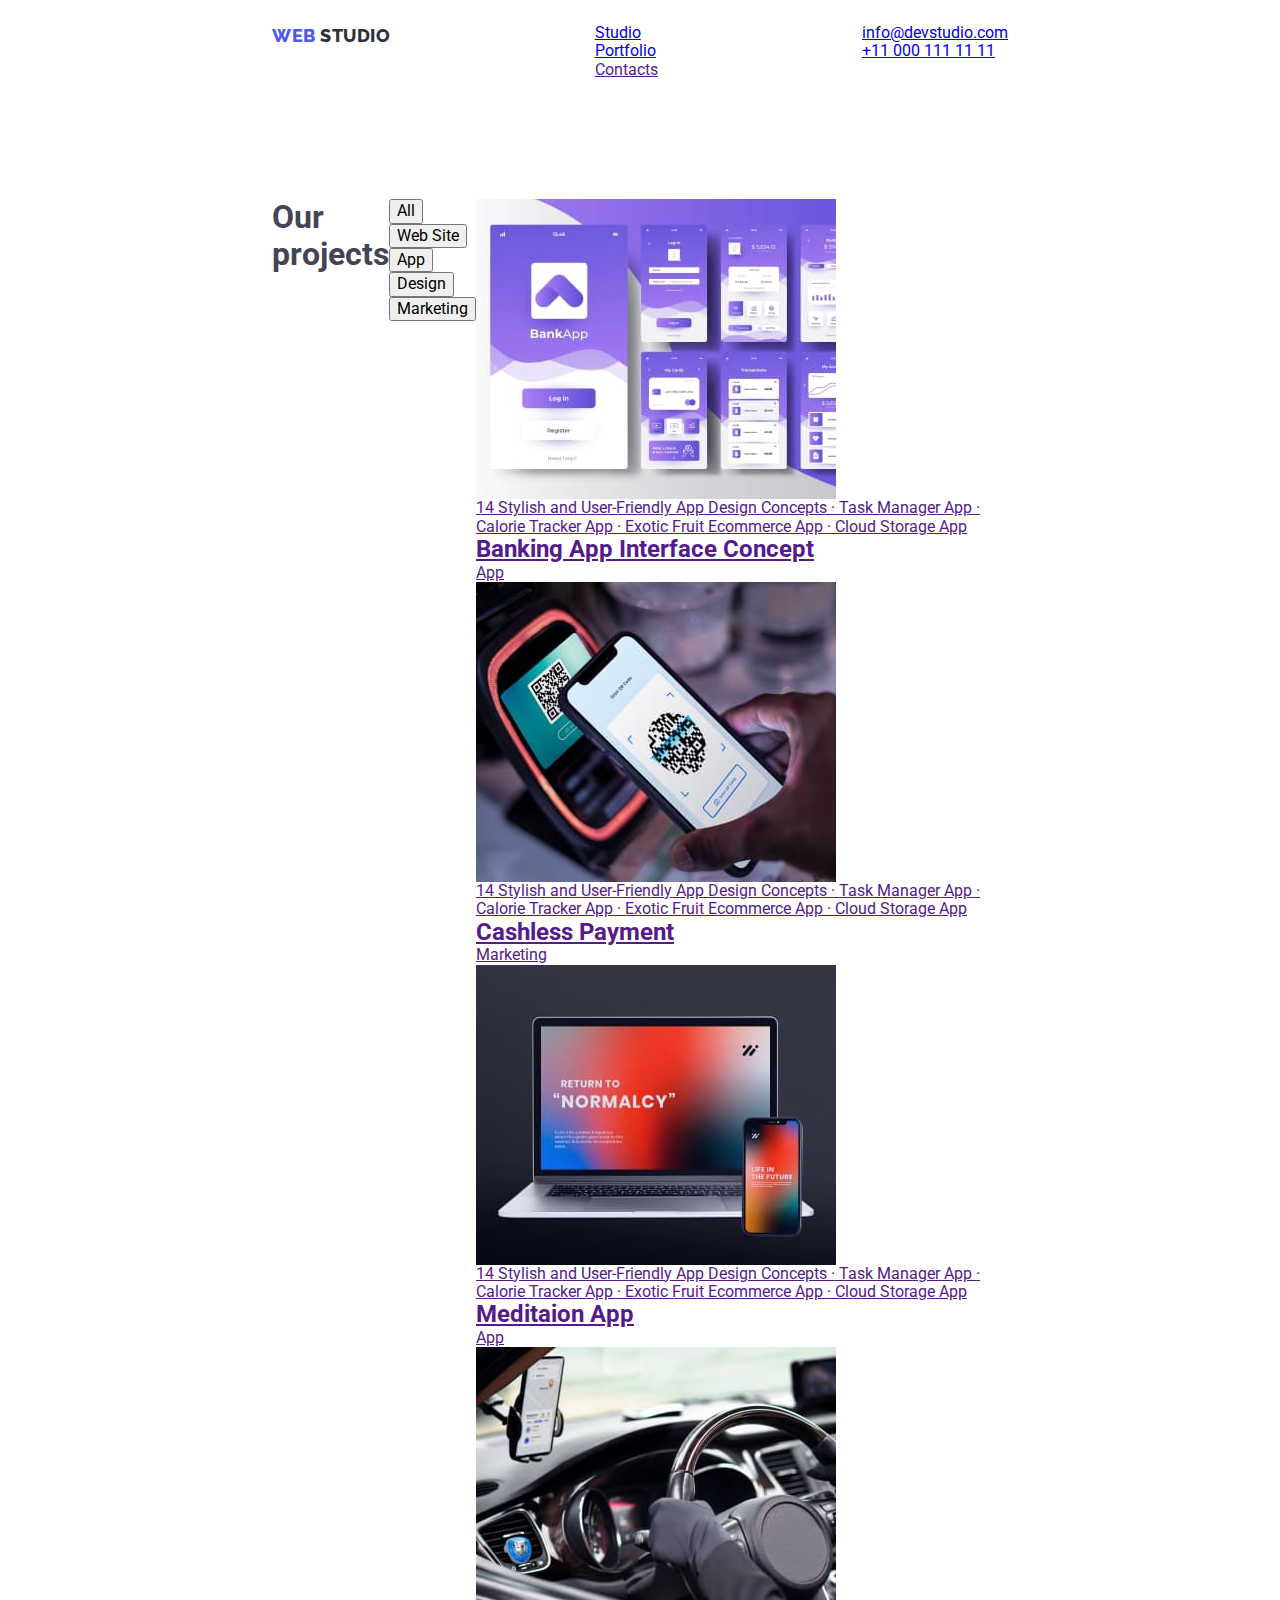
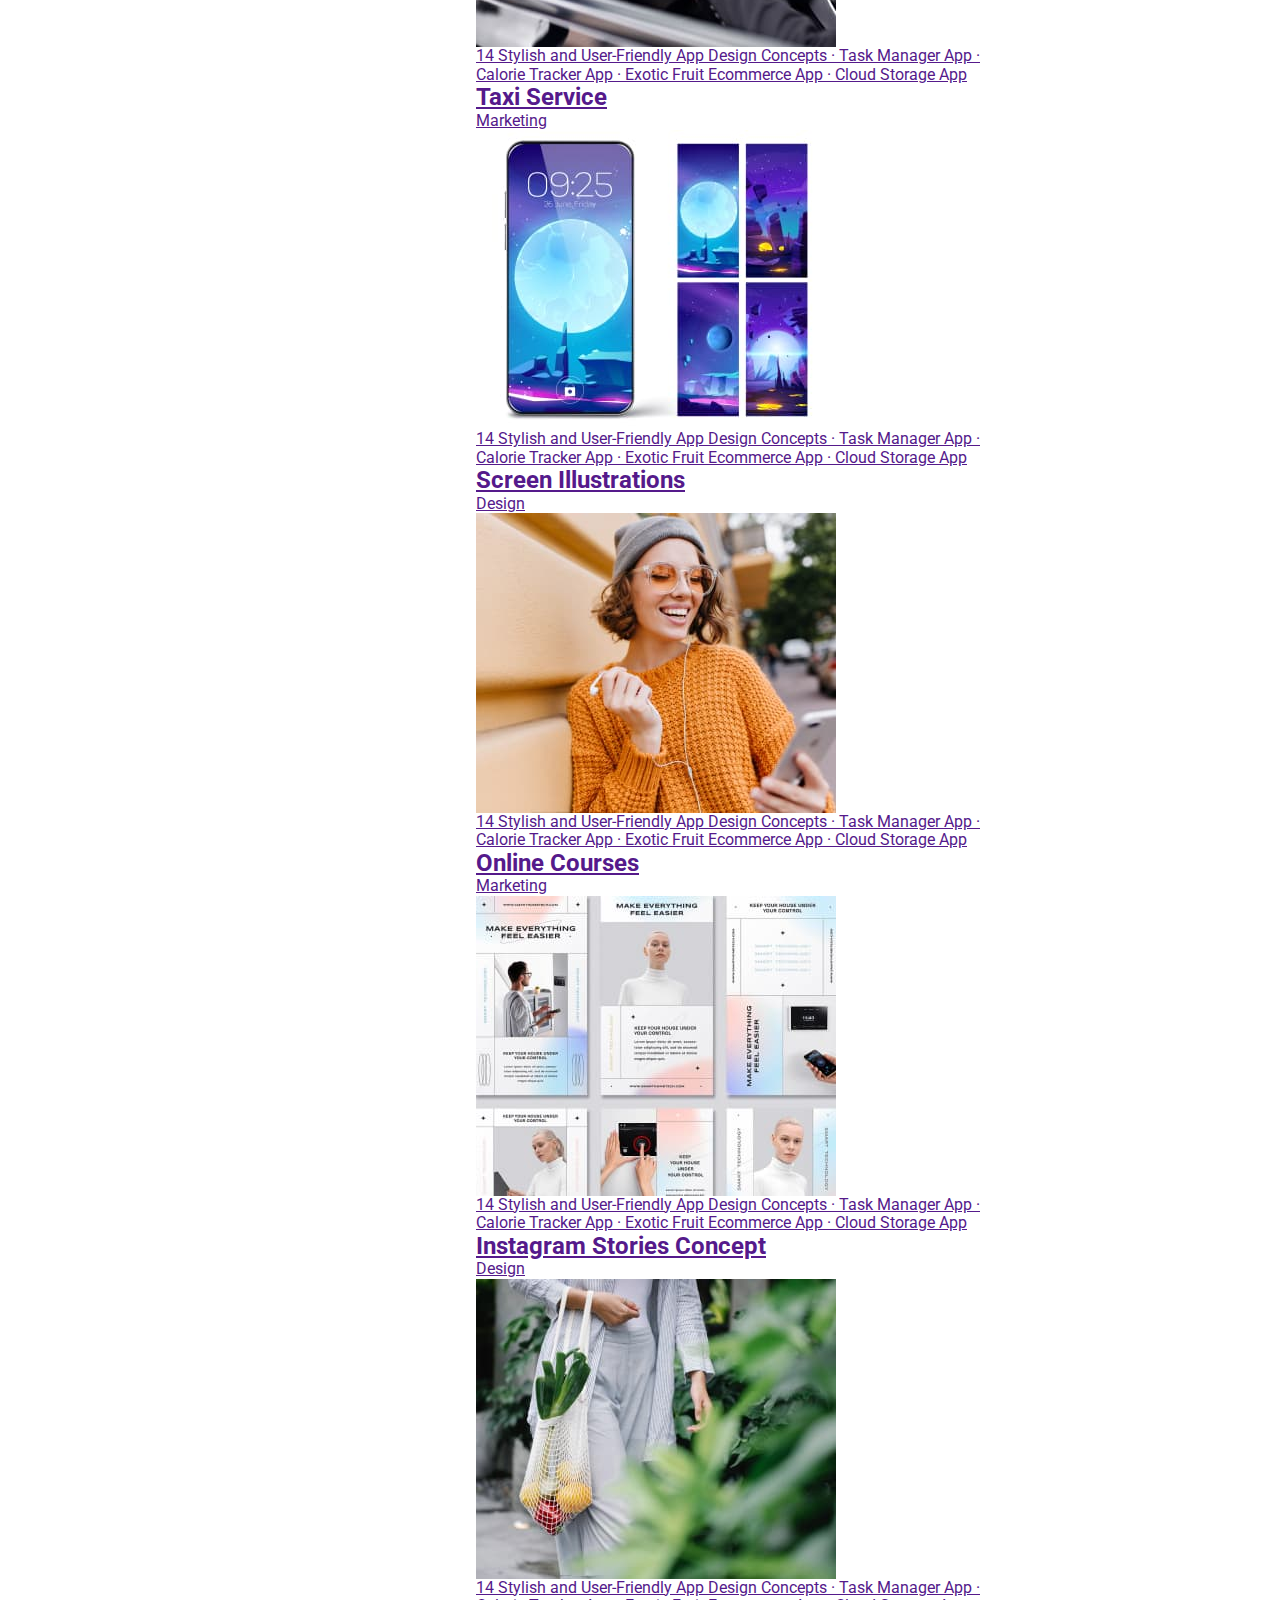
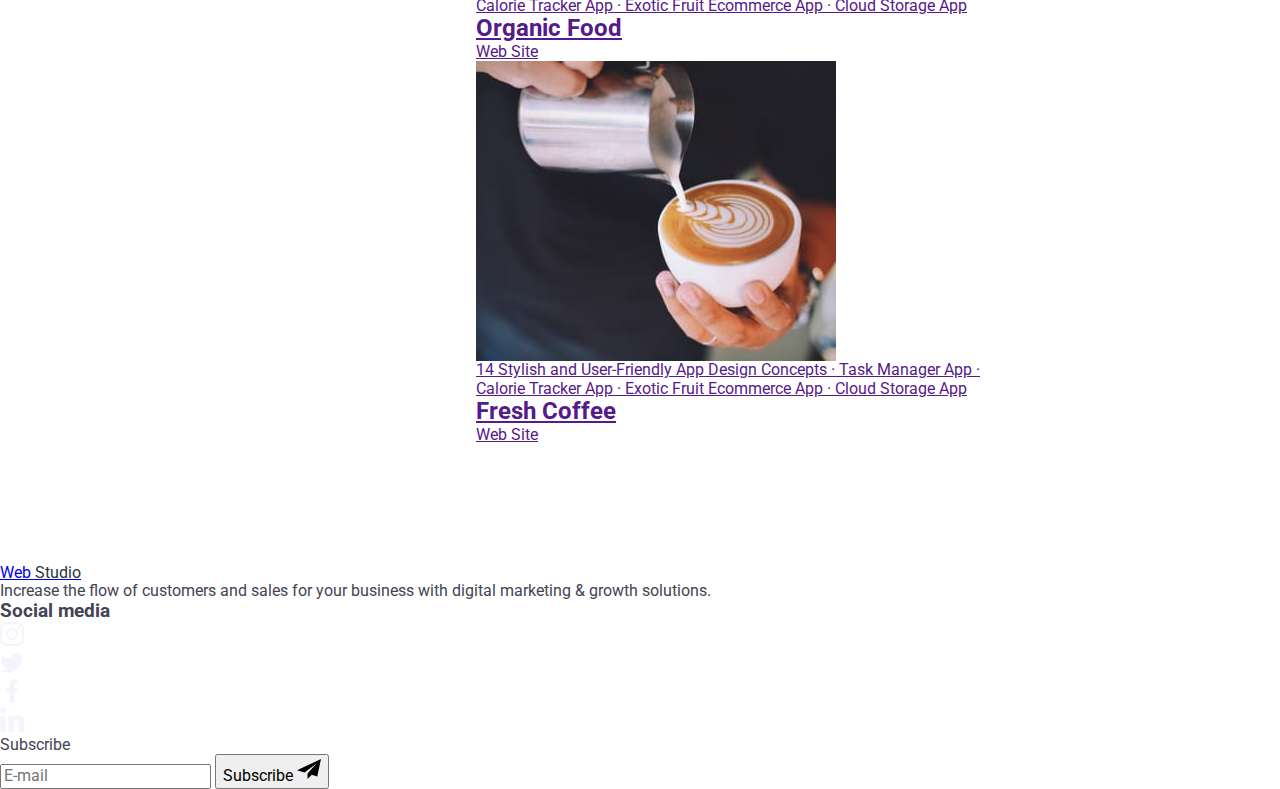
==== portfolio.html @ 9a544b6d "адоптивна верстка" ====
<!DOCTYPE html>
<html lang="en">
  <head>
    <meta charset="UTF-8" />
    <meta http-equiv="X-UA-Compatible" content="IE=edge" />
    <meta name="viewport" content="width=device-width, initial-scale=1.0" />
    <link rel="preconnect" href="https://fonts.googleapis.com" />
    <link rel="preconnect" href="https://fonts.gstatic.com" crossorigin />
    <link
      href="https://fonts.googleapis.com/css2?family=Raleway:wght@800&family=Roboto:wght@400;500;700&display=swap"
      rel="stylesheet" />
    <link
      rel="stylesheet"
      href="https://cdnjs.cloudflare.com/ajax/libs/modern-normalize/1.1.0/modern-normalize.min.css" />
    <link rel="stylesheet" href="./css/styles.css" />
    <title>Portfolio</title>
  </head>
  <body>
    <!-- Header -->
    <header class="page-header">
      <div class="container main-nav">
        <div class="logotype">
          <a href="./index.html" class="logo"
            >Web <span class="studio">Studio</span>
          </a>
        </div>

        <nav>
          <ul class="site-nav list">
            <li class="nav-item">
              <a href="./index.html" class="nav-link">Studio</a>
            </li>
            <li class="nav-item">
              <a href="./portfolio.html" class="nav-link current">Portfolio</a>
            </li>
            <li class="nav-item">
              <a href="" class="nav-link">Contacts</a>
            </li>
          </ul>
        </nav>
        <ul class="auth-nav list">
          <li class="auth-nav">
            <a href="mailto:info@devstudio.com" class="nav-mail"
              >info@devstudio.com</a
            >
          </li>
          <li>
            <a href="tel:+110001111111" class="nav-tel">+11 000 111 11 11</a>
          </li>
        </ul>
      </div>
    </header>
    <!-- main -->
    <main>
      <section class="section-Portfolio">
        <div class="container">
          <h1 class="visually-hidden">Our projects</h1>
          <ul class="list btm-porfolio">
            <li class="btm-li">
              <button type="button" class="styles-botton">All</button>
            </li>
            <li class="btm-li">
              <button type="button" class="styles-botton">Web Site</button>
            </li>
            <li class="btm-li">
              <button type="button" class="styles-botton">App</button>
            </li>
            <li class="btm-li">
              <button type="button" class="styles-botton">Design</button>
            </li>
            <li class="btm-li">
              <button type="button" class="styles-botton">Marketing</button>
            </li>
          </ul>

<!--================== Card Navigation ======================= -->

          <ul class="flex-conteiner list">
            <li class="card-nav">
              <a class="card-link" href="">
                <div class="team-list-img">
                  <img
                    src="./images/img1,2.jpg"
                    alt="Banking App Interface Concept" />
                  <p class="overley text">
                    14 Stylish and User-Friendly App Design Concepts · Task
                    Manager App · Calorie Tracker App · Exotic Fruit Ecommerce
                    App · Cloud Storage App
                  </p>
                </div>
                <div class="card-projects">
                  <h2 class="projects-title">Banking App Interface Concept</h2>
                  <p class="projects-lead">App</p>
                </div>
              </a>
            </li>
            <li class="card-nav">
              <a class="card-link" href="">
                <div class="team-list-img">
                  <img
                    src="./images/img2.jpg"
                    alt="Banking App Interface Concept" />
                  <p class="overley">
                    14 Stylish and User-Friendly App Design Concepts · Task
                    Manager App · Calorie Tracker App · Exotic Fruit Ecommerce
                    App · Cloud Storage App
                  </p>
                </div>
                <div class="card-projects">
                  <h2 class="projects-title">Cashless Payment</h2>
                  <p class="projects-lead">Marketing</p>
                </div>
              </a>
            </li>
            <li class="card-nav">
              <a class="card-link" href="">
                <div class="team-list-img">
                  <img src="./images/img3.jpg" alt="laptop phone" />
                  <p class="overley">
                    14 Stylish and User-Friendly App Design Concepts · Task
                    Manager App · Calorie Tracker App · Exotic Fruit Ecommerce
                    App · Cloud Storage App
                  </p>
                </div>
                <div class="card-projects">
                  <h2 class="projects-title">Meditaion App</h2>
                  <p class="projects-lead">App</p>
                </div>
              </a>
            </li>
            <li class="card-nav">
              <a class="card-link" href="">
                <div class="team-list-img">
                  <img src="./images/img4.jpg" alt="car" />
                  <p class="overley">
                    14 Stylish and User-Friendly App Design Concepts · Task
                    Manager App · Calorie Tracker App · Exotic Fruit Ecommerce
                    App · Cloud Storage App
                  </p>
                </div>
                <div class="card-projects">
                  <h2 class="projects-title">Taxi Service</h2>
                  <p class="projects-lead">Marketing</p>
                </div></a
              >
            </li>
            <li class="card-nav">
              <a class="card-link" href="">
                <div class="team-list-img">
                  <img src="./images/img5.jpg" alt="phone" />
                  <p class="overley">
                    14 Stylish and User-Friendly App Design Concepts · Task
                    Manager App · Calorie Tracker App · Exotic Fruit Ecommerce
                    App · Cloud Storage App
                  </p>
                </div>
                <div class="card-projects">
                  <h2 class="projects-title">Screen Illustrations</h2>
                  <p class="projects-lead">Design</p>
                </div></a
              >
            </li>
            <li class="card-nav">
              <a class="card-link" href="">
                <div class="team-list-img">
                  <img src="./images/img6.jpg" alt="the girl is smiling" />
                  <p class="overley">
                    14 Stylish and User-Friendly App Design Concepts · Task
                    Manager App · Calorie Tracker App · Exotic Fruit Ecommerce
                    App · Cloud Storage App
                  </p>
                </div>
                <div class="card-projects">
                  <h2 class="projects-title">Online Courses</h2>
                  <p class="projects-lead">Marketing</p>
                </div></a
              >
            </li>
            <li class="card-nav">
              <a class="card-link" href="">
                <div class="team-list-img">
                  <img
                    src="./images/img7.jpg"
                    alt="Instagram Stories Concept" />
                  <p class="overley">
                    14 Stylish and User-Friendly App Design Concepts · Task
                    Manager App · Calorie Tracker App · Exotic Fruit Ecommerce
                    App · Cloud Storage App
                  </p>
                </div>

                <div class="card-projects">
                  <h2 class="projects-title">Instagram Stories Concept</h2>
                  <p class="projects-lead">Design</p>
                </div></a
              >
            </li>
            <li class="card-nav">
              <a class="card-link" href="">
                <div class="team-list-img">
                  <img src="./images/img88.jpg" alt="Organic Food" />
                  <p class="overley">
                    14 Stylish and User-Friendly App Design Concepts · Task
                    Manager App · Calorie Tracker App · Exotic Fruit Ecommerce
                    App · Cloud Storage App
                  </p>
                </div>

                <div class="card-projects">
                  <h2 class="projects-title">Organic Food</h2>
                  <p class="projects-lead">Web Site</p>
                </div>
              </a>
            </li>
            <li class="card-nav">
              <a class="card-link" href="">
                <div class="team-list-img">
                  <img src="./images/img9.jpg" alt="Coffee" />
                  <p class="overley">
                    14 Stylish and User-Friendly App Design Concepts · Task
                    Manager App · Calorie Tracker App · Exotic Fruit Ecommerce
                    App · Cloud Storage App
                  </p>
                </div>
                <div class="card-projects">
                  <h2 class="projects-title">Fresh Coffee</h2>
                  <p class="projects-lead">Web Site</p>
                </div>
              </a>
            </li>
          </ul>
        </div>
      </section>
    </main>
    <!-- footer -->
    <footer class="footer">
      <div class="conteiner-footer">
        <div class="main-footer">
          <a href="./index.html" class="logo-footer"
            >Web <span class="studio">Studio</span></a
          >
          <p class="lead">
            Increase the flow of customers and sales for your business with
            digital marketing & growth solutions.
          </p>
        </div>
        <!-- Social media -->

        <div class="Social-media">
          <h3 class="media-title">Social media</h3>
          <ul class="Social-box list">
            <li class="media-link">
              <a class="link-stylis" href="">
                <svg width="24" height="24">
                  <use href="./images/symbol-18icon.svg#icon-instagram-2"></use>
                </svg>
              </a>
            </li>
            <li class="media-link">
              <a class="link-stylis" href="">
                <svg width="24" height="24">
                  <use href="./images/symbol-18icon.svg#icon-twitter-1"></use>
                </svg>
              </a>
            </li>
            <li class="media-link">
              <a class="link-stylis" href="">
                <svg width="24" height="24">
                  <use href="./images/symbol-18icon.svg#icon-facebook-1"></use>
                </svg>
              </a>
            </li>
            <li class="media-link">
              <a class="link-stylis" href="">
                <svg width="24" height="24">
                  <use href="./images/symbol-18icon.svg#icon-linkedin-1"></use>
                </svg>
              </a>
            </li>
          </ul>
        </div>

         <!-- ====================== Подписывайся Subscribe  ============================-->
<div class="Subscribe">
  <p class="Subscribe-title">
    Subscribe
  </p>

  <form action="" class="forma">
    <input class="forma-imput"
    type="email" 
     placeholder="E-mail" 
     name="user_email"
     required/>
     
    <button class="btn-subscribe" type="submit"><span class="text-btm">Subscribe </span> 
      <svg width="24" height="24" class="img-Frame">
      <use href="./images/symbol-18icon.svg#Frame"></use>
    </svg></button>
</form>
</div>


      </div>
    </footer>
  </body>
</html>
---- css/styles.css ----
html {
  box-sizing: border-box;
}

*,
*::before,
*::after {
  box-sizing: inherit;
}

:root {
  --cubic-brauser: cubic-bezier(0.4, 0, 0.2, 1);
  --primary-text-color: #434455;
  --title-text-color: #2e2f42;
  --accent-color: #4d5ae5;
  --card-shadow: 0px 2px 1px -1px rgba(0, 0, 0, 0.2),
    0px 1px 1px 0px rgba(0, 0, 0, 0.14), 0px 1px 3px 0px rgba(0, 0, 0, 0.12);
}

body {
  font-family: "Roboto", sans-serif;
  color: var(--primary-text-color);
  background-color: #ffffff;
  margin: 0;
}

h1,
h2,
h3,
h4,
h5,
h6,
p {
  margin: 0;
}

img {
  display: block;
  max-width: 100%;
  height: auto;
}

.list {
  margin: 0;
  padding: 0;
  list-style: none;
}

button {
  cursor: pointer;
} 



.container{
  padding-left: 15px;
  padding-right: 15px;
}


@media screen and (min-width: 480px) {
  .container {
width: 426px;

    margin-left: auto;
    margin-right: auto;
  } 
  
}

@media screen and (min-width: 768px) {
  .container {
width: 766px;

  } 
  
}


@media screen and (min-width: 1440px) {
  .container {
width: 1158px;

  } 
  
}


@media screen and (max-width: 768px) {
  
  .Navigation, .auth-nav{
    display: none;
  }
  
  } 
  
  .page-header{
    padding-top: 24px;
    padding-bottom: 24px;
  }

.container{
  display: flex;
  justify-content: space-between;

}

.mobile-menu__container{
  position: relative;
  padding: 80px 51px 40px 40px;
}


.mobile-menu-open{
background-color: transparent;
border: none;
padding: 0;
line-height: 0;
}

.mobile-menu {
  position: fixed;
  z-index: 1000;
  top: 0px;
  left: 0px;
  width: 100%;
  height: 100%;
  background-color: #ffffff;
}


.mobile-menu__close-btn{
  position: absolute;
  top: 40px;
  right: 40px;
background-color: transparent;
border: none;
padding: 0;
line-height: 0;

border-radius: 50%;
background: #e7e9fc;
border: 1px solid rgba(0, 0, 0, 0.1);

width: 24px;
  height: 24px;
}


/* header */

/* .page-header {
  width: 100%;
  top: 0;
  left: 0;

  box-shadow: 0px 2px 1px rgba(46, 47, 66, 0.08),
    0px 1px 1px rgba(46, 47, 66, 0.16), 0px 1px 6px rgba(46, 47, 66, 0.08);
} */

/* Logo */


 /* .main-nav {
  display: flex;
  align-items: center;
} */


/* .logotype {
  margin-right: 93px;
} */

.logo {
  padding-top: 24px;
  padding-bottom: 24px;

  letter-spacing: 0.03em;
  text-transform: uppercase;
  font-family: "Raleway";
  font-weight: 800;
  font-size: 18px;
  line-height: 1.33;
  color: #4d5ae5;
  text-decoration: none;
}

.studio {
  color: var(--title-text-color);
} 



/* nav */

/* .site-nav {
  display: flex;
}
.nav-item:not(:last-child) {
  margin-right: 40px;
}

.nav-link {
  display: block;
  font-weight: 500;
  font-size: 16px;
  line-height: 1.5;
  letter-spacing: 0.02em;

  position: relative;

  padding-top: 24px;
  padding-bottom: 24px;

  color: var(--title-text-color);

  text-decoration: none;

  transition: color 250ms var(--cubic-brauser);
}

.nav-link:hover,
.nav-link:focus {
  color: #434455;
}
.nav-link:active {
  color: #4d5ae5;
} */


/* auth-nav */

/* .auth-nav {
  display: flex;
  margin-left: auto;
}
.auth-nav:not(:last-child) {
  margin-right: 40px;
}



.nav-link.current::after {
  content: "";
  display: block;
  position: absolute;
  width: 100%;
  height: 4px;

  bottom: 0px;
  background-color: var(--accent-color);
  border-radius: 2px;
}
.nav-link.current {
  color: var(--accent-color);
}

.nav-mail,
.nav-tel {
  display: block;
  padding-top: 24px;
  padding-bottom: 24px;

  font-weight: 400;
  font-size: 16px;
  line-height: 1.5;
  letter-spacing: 0.02em;
  text-decoration: none;
  color: var(--primary-text-color);

transition: color 250ms var(--cubic-brauser);


}

.nav-mail:hover,
.nav-tel:hover {
  color: var(--accent-color);
}
.nav-mail:focus,
.nav-tel:focus {
  color: var(--accent-color);
} */

/* hero */

/* .section-hero {
  max-width: 1440px;
  margin-left: auto;
  margin-right: auto;

  background-image: linear-gradient(
      to right,
      rgba(47, 48, 58, 0.7),
      rgba(47, 48, 58, 0.7)
    ),
    url(../images/people-office\ 1.jpg);

  background-repeat: no-repeat;
  background-size: cover;
  background-position: center;

  padding: 192px 0px;
  text-align: center;
}
.hero-title {
  margin-left: auto;
  margin-right: auto;
  max-width: 496px;
  margin-top: 0;
  margin-bottom: 48px;

  font-weight: 700;
  font-size: 56px;
  line-height: 1.07;
  letter-spacing: 0.02em;
  color: #ffffff;
}
.hero-button {
  width: 170px;
  padding: 16px 32px;
  border: 1px solid transparent;
  font-weight: 500;
  font-family: inherit;

  background-color: var(--accent-color);
  box-shadow: 0px 4px 4px rgba(0, 0, 0, 0.15);
  border-radius: 4px;
  color: #ffffff;

transition: background-color 250ms var(--cubic-brauser),
box-shadow 250ms var(--cubic-brauser);

}

.hero-button:hover,
.hero-button:focus {
  background: var(--accent-color);
  box-shadow: 0px 1px 6px rgba(46, 47, 66, 0.08),
    0px 1px 1px rgba(46, 47, 66, 0.16), 0px 2px 1px rgba(46, 47, 66, 0.08);
  border-radius: 4px;
}
.hero-button:active {
  background: #404bbf;
  box-shadow: 0px 4px 4px rgba(0, 0, 0, 0.15);
  border-radius: 4px;
} */

/* Our features */


/* .visually-hidden {
  position: absolute;
  width: 1px;
  height: 1px;
  margin: -1px;
  border: 0;
  padding: 0;
  white-space: nowrap;
  clip-path: inset(100%);
  clip: rect(0 0 0 0);
  overflow: hidden;
}

.features-list,
.styles-section {
  display: flex;
  gap: 24px;
}
.element-styl {
  flex-basis: calc((100% - 3 * 24px) / 4);
} */

/* features-icon  */

/* .features-icon {
  display: flex;
  justify-content: center;
  align-content: center;
  height: 112px;
  padding: 24px 100px 24px 100px;
  background: #f4f4fd;
  border-radius: 4px;
  margin-bottom: 8px;
} */



/* .section-features {
  padding-top: 120px;
  padding-bottom: 120px;
} */


/* WORK */



/* .section-work {
  padding-bottom: 120px;
}

.element-work {
  flex-basis: calc((100% - 2 * 24px) / 3);
} */


/* What are we doing */


/* .sections-title {
  margin-top: 0;
  margin-bottom: 72px;
  font-weight: 700;
  font-size: 36px;
  line-height: 1.11;
  text-align: center;
  letter-spacing: 0.02em;
  text-transform: capitalize;
  color: var(--title-text-color);
}
.section-title {
  margin-top: 0;
  margin-bottom: 8px;
  font-weight: 500;
  font-size: 20px;
  line-height: 1.2;
  letter-spacing: 0.02em;
  color: var(--title-text-color);
}
.section-lead {
  margin-top: 0;
  margin-bottom: 0;
  font-size: 16px;
  line-height: 1.3;
  letter-spacing: 0.02em;
  color: var(--primary-text-color);
} */

/* team */


/* .card-team {
  box-shadow: var(--card-shadow);
  border-radius: 4px;
  overflow: hidden;
  padding-top: 32px;
  padding-bottom: 32px;
}
.section-team {
  padding-top: 120px;
  padding-bottom: 120px;
}
.card {
  background-color: #ffffff;
}
.section-team {
  background-color: #f4f4fd;
}
.sections-name {
  margin-bottom: 8px;
  text-align: center;

  font-weight: 500;
  font-size: 20px;
  line-height: 1.2;
  letter-spacing: 0.02em;
  color: var(--title-text-color);
}

.sections-profession {
  text-align: center;
  font-weight: 400;
  font-size: 16px;
  line-height: 1.5;
  letter-spacing: 0.02em;
  color: var(--primary-text-color);
}

.sections-profession {
  font-size: 16px;
  line-height: 1.3;
  letter-spacing: 0.02em;
  color: var(--primary-text-color);
}
.projects .title {
  font-weight: 500;
  font-size: 20px;
  line-height: 1.2;
  letter-spacing: 0.02em;
}

.projects-lead {
  font-size: 16px;
  line-height: 1.5;
  letter-spacing: 0.02em;
} */

/* ================social networks icon=======================*/

/* .social-networks {
  display: flex;
  justify-content: center;
  justify-content: space-between;

  margin-top: 8px;

  padding-left: 16px;
  padding-right: 16px;
}

.link-networks {
  width: 40px;
  height: 40px;
  padding: 12px;
  background: #4d5ae5;
  border-radius: 50%;

  display: flex;
  justify-content: center;
  align-items: center;
} */

/* =======================Customers============================== */

/* .customers-title {
  font-weight: 700;
  font-size: 36px;
  line-height: 42px;
  text-align: center;
  letter-spacing: 0.03em;

  color: #2e2f42;

  margin-bottom: 72px;
}


.Customers {
  padding-top: 120px;
  padding-bottom: 120px;
}

.customers-li:not(:last-child) {
  margin-right: 24px;
}

.company-customers {
  display: flex;
  justify-content: center;
}

.svg-stylis {
  fill: currentColor;
}

.link-company {
  width: 168px;
  height: 88px;
  border: 1px solid #8e8f99;
  border-radius: 4px;

  color: #8e8f99;

  display: flex;
  justify-content: center;
  align-items: center;

transition: border 250ms var(--cubic-brauser),
border-radius 250ms var(--cubic-brauser),
color 250ms var(--cubic-brauser);

}

.link-company:hover,
.link-company:focus {
  border: 1px solid var(--accent-color);
  border-radius: 4px;

  color: #4d5ae5;
} */

/* =========================== Portfolio ================================ */

.section-Portfolio {
  padding-top: 96px;
  padding-bottom: 120px;
}


/*==================================== bottom ===============================*/


/* .btm-porfolio {
  margin-bottom: 72px;

  justify-content: center;
  display: flex;
  align-items: center;
}
.btm-li:not(:last-child) {
  margin-right: 24px;
}
.styles-botton {
  border-radius: 4px;
  padding: 8px 16px;
  border: 1px solid #e7e9fc;

  font-style: normal;
  font-family: inherit;
  font-weight: 500;
  font-size: 16px;

  line-height: 1.5;
  letter-spacing: 0.04em;
  padding: 8px 16px;

  background-color: #f4f4fd;
  color: var(--accent-color);

  transition: background-color 250ms var(--cubic-brauser),
  color 250ms var(--cubic-brauser), box-shadow 250ms var(--cubic-brauser),
  border 250ms var(--cubic-brauser);
}



.styles-botton:hover,
.styles-botton:focus {
  background-color: var(--accent-color);
  color: #ffffff;
  box-shadow: 0px 3px 1px rgba(0, 0, 0, 0.1), 0px 2px 1px rgba(0, 0, 0, 0.08),
    0px 2px 2px rgba(0, 0, 0, 0.12);

  border-radius: 4px;
  border: 1px solid var(--accent-color);
} */

/* ================== Card Navigation =======================  */

/* .flex-conteiner {
  padding: 0;
  margin: 0;

  display: flex;
  flex-wrap: wrap;

  margin-left: -24px;
  margin-top: -48px;
}

.team-list-img {
  position: relative;
  overflow: hidden;
}

.card-nav {
  flex-basis: calc(100% / 3 - 24px);

  margin-left: 24px;
  margin-top: 48px;
  border: 0.5px solid #f4f4fd;
  box-shadow: 0px 1px 6px rgba(46, 47, 66, 0.08);
}

.projects:nth-last-child(-n + 3) {
  margin-bottom: 0px;
}
.card-nav:nth-child(3n) {
  margin-right: 0px;
}

.card-link {
  display: block;
  text-decoration: none;

  transition: box-shadow 250ms var(--cubic-brauser);
}

.card-link:hover,
.card-link:focus {
  
  box-shadow: 0px 1px 6px rgba(46, 47, 66, 0.08),
    0px 1px 1px rgba(46, 47, 66, 0.16), 0px 2px 1px rgba(46, 47, 66, 0.08);
}

.card-projects {
  padding: 32px 16px 32px 16px;

  border: 0.5px solid #f4f4fd;
  border-top: 0px;
}

.projects-title {
  margin-bottom: 8px;
  font-weight: 500;
  font-size: 20px;
  line-height: 1.2;
  letter-spacing: 0.02em;
  color: var(--title-text-color);
}
.projects-lead {
  font-size: 16px;
  line-height: 1.3;
  letter-spacing: 0.02em;

  color: var(--primary-text-color);
} */


/* ===================  overley  ======================= */


/* .overley {
  position: absolute;
  left: 0;
  top: 0;
  width: 100%;
  height: 100%;

  padding: 40px 32px 164px 32px;

  font-size: 16px;
  line-height: 1.5;

  color: #f4f4fd;
  background-color: var(--accent-color);

  transform: translate(0, 100%);
  transition: transform 250ms var(--cubic-brauser);
}

.card-link:hover .overley,
.card-link:focus .overley {
  transform: translate(0, 0);
} */



/* =============footer============== */

/* .conteiner-footer {
  margin-left: auto;
  margin-right: auto;
  width: 1158px;
  padding-left: 15px;
  padding-right: 15px;
  display: flex;
}

.logo-footer {
  margin-bottom: 16px;

  display: flex;
  letter-spacing: 0.03em;
  text-transform: uppercase;
  font-family: "Raleway";
  font-weight: 800;
  font-size: 18px;
  line-height: 1.33;
  color: #4d5ae5;
  text-decoration: none;
}
.footer {
  padding: 100px 0px;
  background-color: #2e2f42;
}
.footer .studio {
  color: #f4f4fd;
}

.footer .lead {
  font-size: 16px;
  line-height: 1.5;
  letter-spacing: 0.02em;
  color: #e7e9fc;
  width: 264px;
}

.media-title {
  font-weight: 500;
  font-size: 16px;
  line-height: 1.5;

  letter-spacing: 0.02em;

  color: #ffffff;

  margin-bottom: 16px;
}

.Social-media {
  margin-left: 120px;
}

.Social-box {
  display: flex;
  
}

.media-link:not(:last-child) {
  margin-right: 16px;
}

.link-stylis {
  width: 40px;
  height: 40px;
  padding: 8px;

  background: rgba(255, 255, 255, 0.1);
  border-radius: 50%;

  display: flex;
  justify-content: center;
  align-items: center;

  transition: background-color 250ms var(--cubic-brauser);
}

.link-stylis:hover,
.link-stylis:focus {
  background-color: #31d0aa;
} */

/* ==================== Подписывайся Subscribe ======================*/

/* .Subscribe{
margin-left: 80px;
}

.Subscribe-title{
font-weight: 500;
font-size: 16px;
line-height: 1.5;
letter-spacing: 0.02em;

color: #FFFFFF;

margin-bottom: 16px;
}

.forma{
display: flex;
}

.forma-imput{
border: 1px solid rgba(255, 255, 255, 0.3);
filter: drop-shadow(0px 4px 4px rgba(0, 0, 0, 0.15));

border-radius: 4px;

color: #FFFFFF;
background-color: #2E2F42;

width: 264px;

padding: 8px 16px 8px 16px;
}

.btn-subscribe{
  margin-left: 24px;

  background-color: var(--accent-color);
  border-radius: 4px;
  border: var(--accent-color);
width: 164px;
padding: 8px 24px;
gap: 16px;

display: flex;
flex-direction: row;
justify-content: center;
align-items: center;

transition: background-color 250ms var(--cubic-brauser),
box-shadow 250ms var(--cubic-brauser);
}

.text-btm{
font-weight: 700;
font-size: 16px;
line-height: 1.5px;
color: #FFFFFF;
letter-spacing: 0.06em;
}

.img-Frame{
  fill: #ffffff;
}

.btn-subscribe:hover,
.btn-subscribe:focus {
  background: var(--accent-color);
  box-shadow: 0px 1px 6px rgba(46, 47, 66, 0.08),
    0px 1px 1px rgba(46, 47, 66, 0.16), 0px 2px 1px rgba(46, 47, 66, 0.08);
  border-radius: 4px;
}
.btn-subscribe:active {
  background: #404bbf;
  box-shadow: 0px 4px 4px rgba(0, 0, 0, 0.15);
  border-radius: 4px;
} */


/* ====================  backdrop  ====================== */

/* .backdrop {
  position: fixed;

  left: 0px;
  top: 0px;
  width: 100%;
  height: 100%;

  background-color: rgba(46, 47, 66, 0.4);

  transition: opacity 250ms var(--cubic-brauser), visibility 250ms var(--cubic-brauser);
}

.backdrop.is-hidden {
  opacity: 0;
  pointer-events: none;
  visibility: hidden;
} */


/* ====================modalka====================== */
/* .modal {
  position: absolute;

  padding:72px 24px 24px 24px;
 

  width: 408px;
  height: 576px;

  top: 50%;
  left: 50%;

  background-color: #fcfcfc;
  box-shadow: 0px 1px 1px rgba(0, 0, 0, 0.14), 0px 1px 3px rgba(0, 0, 0, 0.12),
    0px 2px 1px rgba(0, 0, 0, 0.2);
  border-radius: 4px;

  transform: translate(-50%, -50%);
  
}

.close-modal {
  position: absolute;
  right: 24px;
  top: 24px;

  width: 24px;
  height: 24px;

  border-radius: 50%;
  background: #e7e9fc;
  border: 1px solid rgba(0, 0, 0, 0.1);

  display: flex;
  justify-content: center;
  align-items: center;

  transition: box-shadow 250ms var(--cubic-brauser), 
  background-color 250ms var(--cubic-brauser);
}

.close-modal:hover,
.close-modal:focus{
background-color: #E7E9FC;
box-shadow: 0px 1px 6px rgba(46, 47, 66, 0.08), 0px 1px 1px rgba(46, 47, 66, 0.16), 0px 2px 1px rgba(46, 47, 66, 0.08);
border-radius: 50%;
border: transparent;
}


.modal-form{
  display: flex;
  flex-direction: column;

}

.modal-text{
  display: block;

  margin-bottom: 6px;
  font-weight: 500;
font-size: 16px;
line-height: 1.5;

text-align: center;
letter-spacing: 0.02em;

color: #2E2F42;

}


.modal-form-input{
  width: 100%;
  border: 1px solid rgba(33, 33, 33, 0.2);
border-radius: 4px;
padding-left: 34px;
padding-top: 8px;
padding-bottom: 8px;
padding-right: 15px;

transition: border 250ms var(--cubic-brauser);
}

.modal-form-input:focus{
  outline: none;
  border: 1px solid #4D5AE5;
}

.modal-form-input:focus + .modal-form-icon{
  color: #4D5AE5;
}


.madal-form-imput-desc{
  display: block;
  font-size: 12px;
letter-spacing: 0.01em;
color: #8E8F99;
margin-bottom: 4px;
}

.modal-form-fiald{
  margin-bottom: 8px;
}

.modal-input-wrapper{
  position: relative;
  display: block;
}

.modal-form-icon{
  position: absolute;
  top: 50%;
  left: 16px;

  fill: currentColor;
  
  transform: translate(0,-50%);
  transition: color 250ms var(--cubic-brauser);
}

.modal-form-comment{
display: block;

  padding-left: 16px;
  padding-top: 8px;
  padding-right: 16px;
  resize: none;
  width: 100%;
  height: 120px;

border-radius: 4px;
transition: color 250ms var(--cubic-brauser);
}

.modal-form-comment::placeholder{
  font-size: 12px;
  line-height: 1.16;

  letter-spacing: 0.01em;

  color: rgba(117, 117, 117, 0.5);

}

.modal-form-comment:focus{
  outline: none;
  border: 1px solid #4D5AE5;
}

.modal-form-check-desc::before{
  content: "";
  display: block;
  width: 16px;
  height: 16px;
  
border: 1.25px solid #2E2F42;
border-radius: 2px;

margin-right: 8px;
}

.modal-form-check:checked +.modal-form-check-desc::before{
  background-color: var(--accent-color);
  background-image: url(../images/CheckDrop.svg);
  background-repeat: no-repeat;
  background-position: 50% 50%;
  border: transparent;
}

.modal-form-check-desc{
display: flex;

font-size: 12px;
line-height: 1.33;
letter-spacing: 0.04em;

margin-top: 16 px;
margin-bottom: 24px;

color: #757575;
}

.modal-form-PrivacyPolicy{
text-decoration: none;

color: #4D5AE5;
}

.modal-form-sabmit{
  font-weight: 500;
  font-size: 16px;

  letter-spacing: 0.04em;
  
  color: #FFFFFF;
  
margin-left: auto;
margin-right: auto;

width: 170px;
height: 51px;

background-color: var(--accent-color);

box-shadow: 0px 4px 4px rgba(0, 0, 0, 0.15);
border-radius: 4px;
border: solid var(--accent-color);

transition: background-color 250ms var(--cubic-brauser),
box-shadow 250ms var(--cubic-brauser);
}

.modal-form-sabmit:hover,
.modal-form-sabmit:focus{
  background: var(--accent-color);
  box-shadow: 0px 1px 6px rgba(46, 47, 66, 0.08),
    0px 1px 1px rgba(46, 47, 66, 0.16), 0px 2px 1px rgba(46, 47, 66, 0.08);
  border-radius: 4px;
}


.modal-form-sabmit:active{
  background: #404bbf;
  box-shadow: 0px 4px 4px rgba(0, 0, 0, 0.15);
  border-radius: 4px;
} */
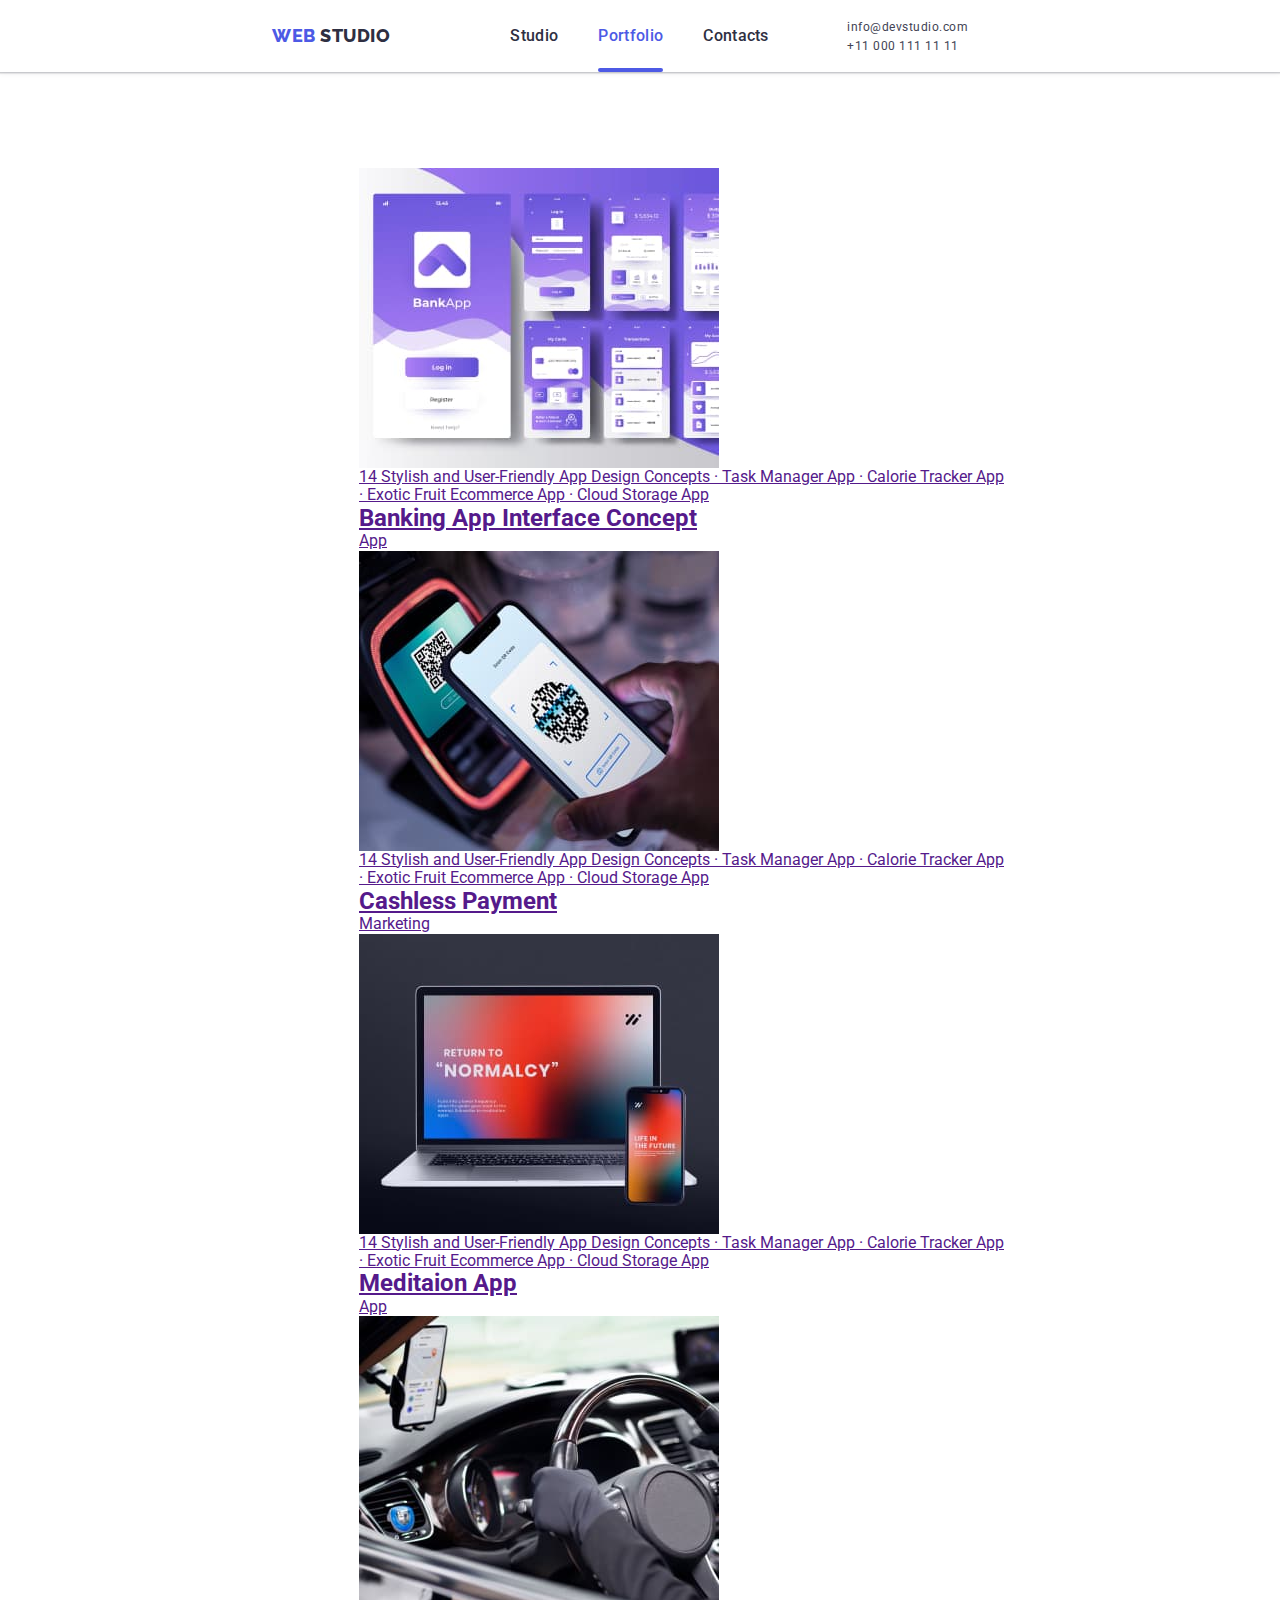
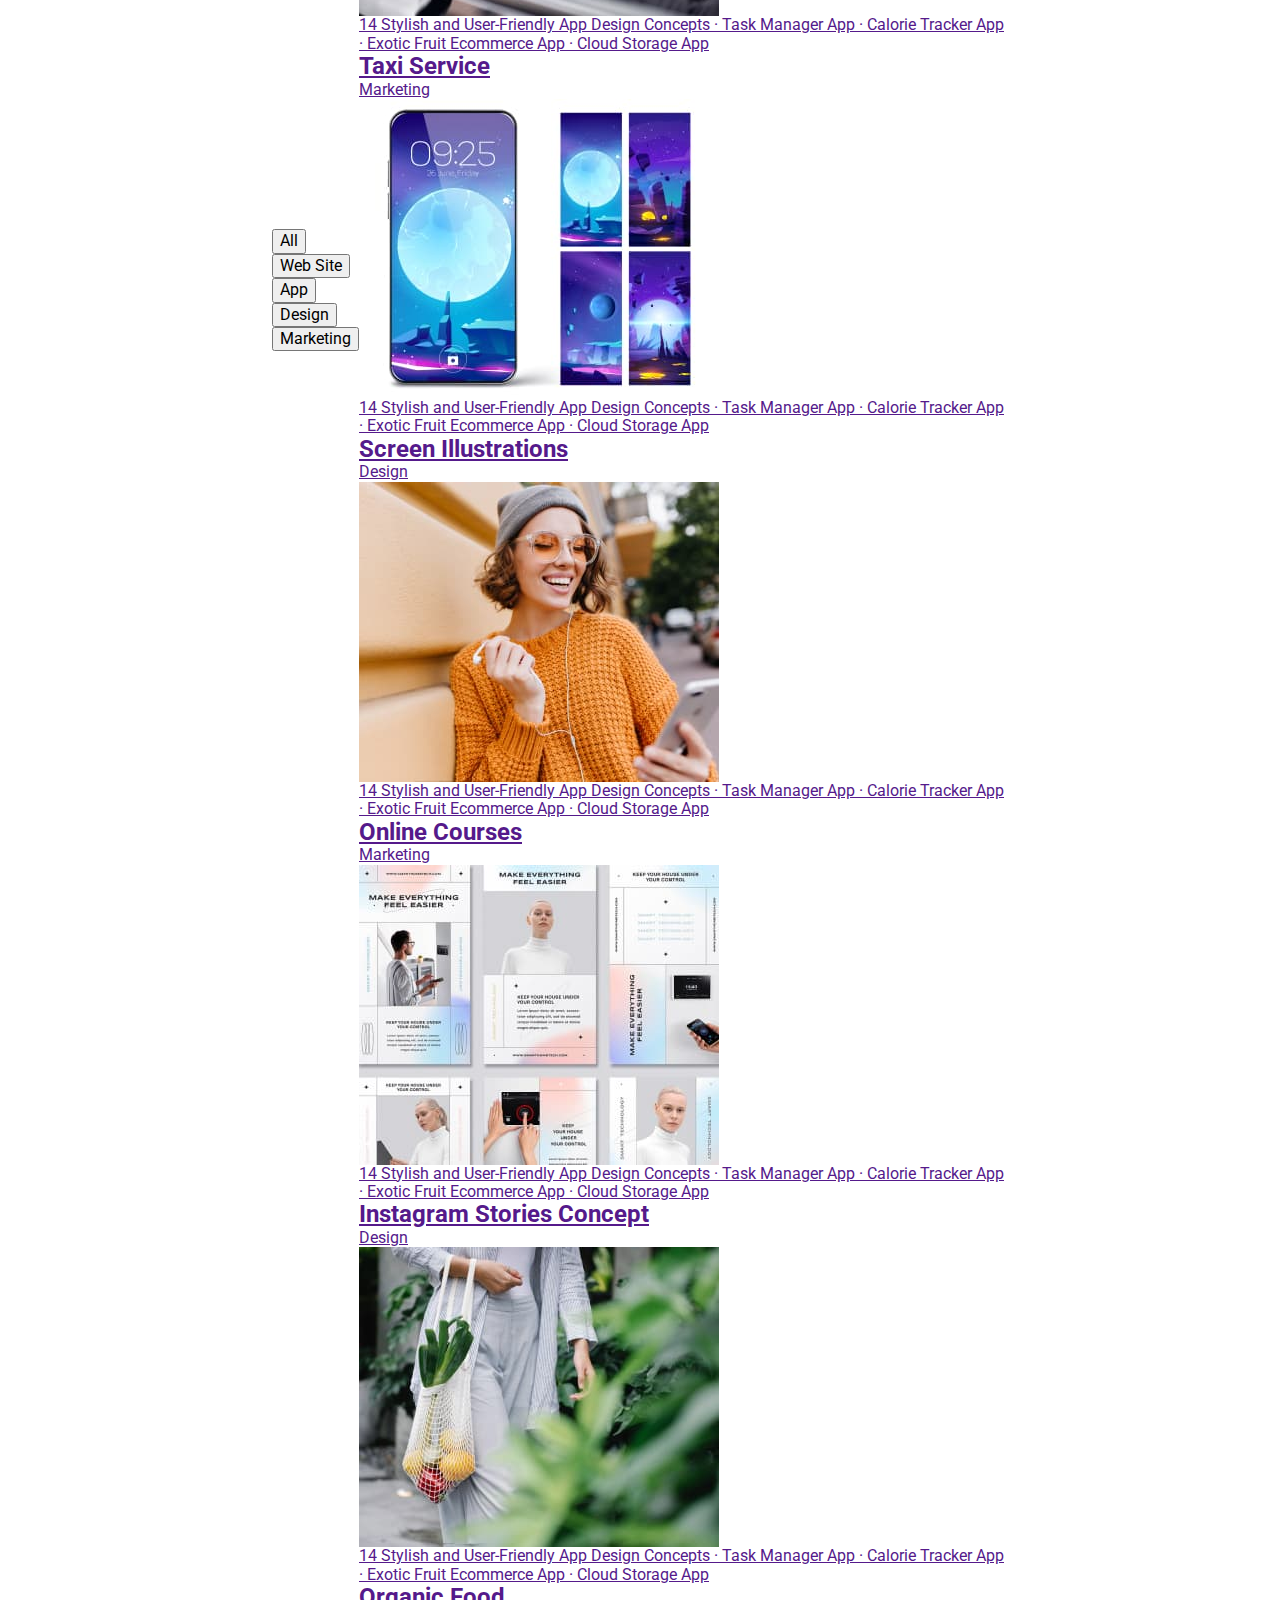
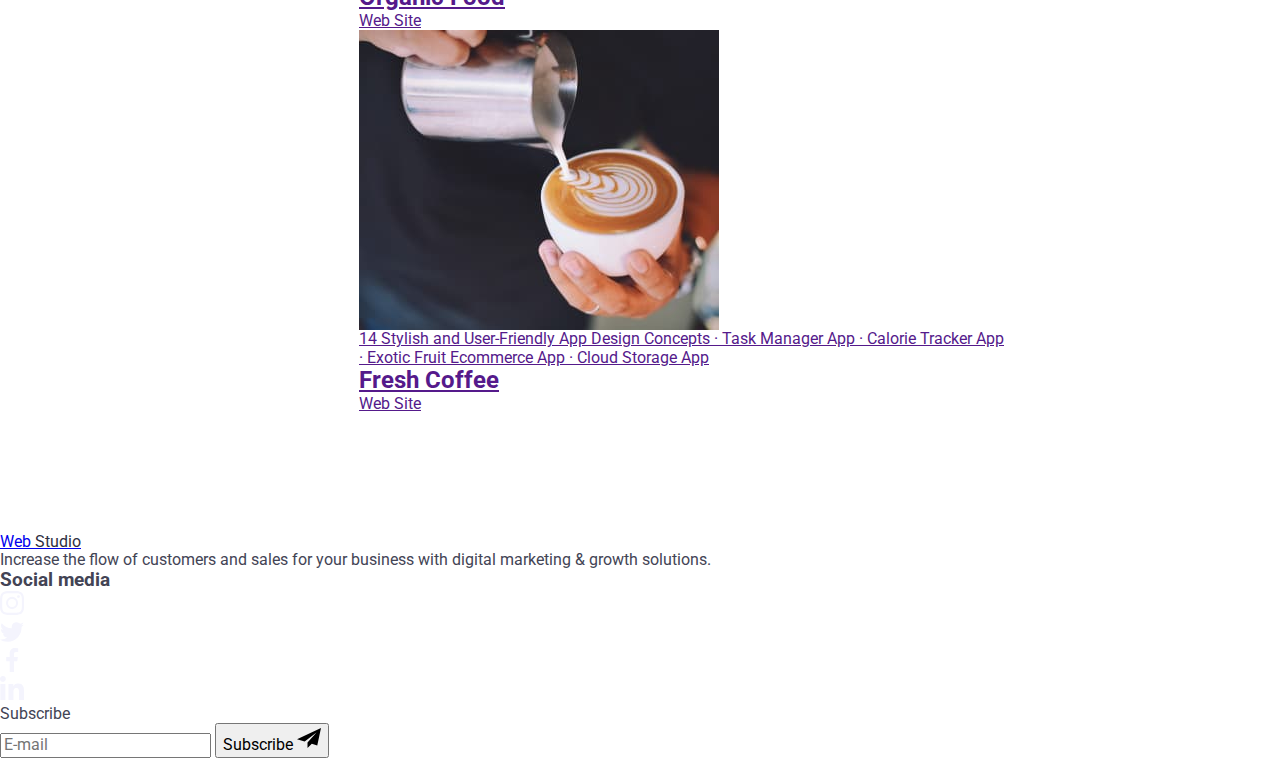
==== commit 833c95c1: "Адска робота" ====
--- a/portfolio.html
+++ b/portfolio.html
@@ -25,13 +25,19 @@
           </a>
         </div>
 
-        <nav>
+        <button class="mobile-menu-open "  type="button" data-menu-open >
+          <svg class="mobile-menu-open-icon" width="32" height="22" >
+            <use href="./images/symbol-18icon.svg#icon-charm_menu-hamburger-3" ></use>
+          </svg>
+        </button>
+
+        <nav class="Navigation">
           <ul class="site-nav list">
             <li class="nav-item">
-              <a href="./index.html" class="nav-link">Studio</a>
+              <a href="./index.html" class="nav-link ">Studio</a>
             </li>
             <li class="nav-item">
-              <a href="./portfolio.html" class="nav-link current">Portfolio</a>
+              <a href="./portfolio.html" class="nav-link  current">Portfolio</a>
             </li>
             <li class="nav-item">
               <a href="" class="nav-link">Contacts</a>
@@ -48,6 +54,74 @@
             <a href="tel:+110001111111" class="nav-tel">+11 000 111 11 11</a>
           </li>
         </ul>
+      </div>
+
+      <!---====================== mobile-menu =========================-->
+      <div class="mobile-menu container is-hidden" data-menu>
+        <div class="container mobile-menu__container">
+          <button class="mobile-menu__close-btn" type="button" data-menu-close >
+            <svg class="mobile-menu__close-icon" width="8" height="8">
+              <use href="./images/symbol-defs.svg#icon-close-1"></use>
+            </svg>
+          </button>
+          <ul class="nav-menu list">
+            <li class="nav-list">
+              <a class="nav-link-menu " href="./index.html">Studio</a>
+            </li>
+            <li class="nav-list">
+              <a class="nav-link-menu link-current " href="./portfolio.html">Portfolio</a>
+            </li>
+            <li class=""><a class="nav-link-menu" href="">Contacts</a>
+            </li>
+          </ul>
+
+          <ul class="nav-contact-menu list">
+            <li>
+              <a href="tel:+110001111111" class="nav-menu-tel">+11 000 111 11 11</a>
+            </li>
+            <li class="">
+              <a href="mailto:info@devstudio.com" class="nav-mail-menu"
+                >info@devstudio.com</a>
+            </li>
+          </ul>
+
+
+          <ul class="social-menu-networks list">
+            <li>
+              <a class="link-menu-networks" href="">
+                <svg width="16" height="16">
+                  <use
+                    href="./images/symbol-18icon.svg#icon-instagram-2"></use>
+                </svg>
+              </a>
+            </li>
+            <li>
+              <a class="link-menu-networks" href="">
+                <svg width="16" height="16">
+                  <use
+                    href="./images/symbol-18icon.svg#icon-twitter-1"></use>
+                </svg>
+              </a>
+            </li>
+            <li>
+              <a class="link-menu-networks" href="">
+                <svg width="16" height="16">
+                  <use
+                    href="./images/symbol-18icon.svg#icon-facebook-1"></use>
+                </svg>
+              </a>
+            </li>
+            <li>
+              <a class="link-menu-networks" href="">
+                <svg width="16" height="16">
+                  <use
+                    href="./images/symbol-18icon.svg#icon-linkedin-1"></use>
+                </svg>
+              </a>
+            </li>
+          </ul>
+        </div>
+       
       </div>
     </header>
     <!-- main -->
@@ -303,5 +377,6 @@
 
       </div>
     </footer>
+    <script src="./js/menu.js"></script>
   </body>
 </html>
--- a/css/styles.css
+++ b/css/styles.css
@@ -1,4 +1,4 @@
- html {
+html {
   box-sizing: border-box;
 }
 
@@ -48,74 +48,326 @@
 
 button {
   cursor: pointer;
-} 
-
-
-
-.container{
+}
+
+.container {
   padding-left: 15px;
   padding-right: 15px;
 }
 
-
 @media screen and (min-width: 480px) {
   .container {
-width: 426px;
+    width: 426px;
 
     margin-left: auto;
     margin-right: auto;
-  } 
-  
+  }
+  .hero-title{
+    width: 319px;
+    margin-left: auto;
+    margin-right: auto;
+    margin-bottom: 80px;
+    
+        font-weight: 700;
+    font-size: 36px;
+    line-height: 1.11;
+    
+    text-align: center;
+    letter-spacing: 0.02em;
+    text-transform: capitalize;
+    
+    color: #FFFFFF;
+      }
+
+.container-section{
+  width: 480px;
+  padding-left: 15px;
+  padding-right: 15px;
+
+
+  margin-left: auto;
+  margin-right: auto;
+}
+
 }
 
 @media screen and (min-width: 768px) {
   .container {
-width: 766px;
-
-  } 
+    width: 766px;
+
+    display: flex;
+    align-items: center;
+  }
+
+  .container-section{
+    width: 768px;
+  }
+
   
+
+  .element-styl{
+    align-items: center;
+    width: 356px;
+  }
+  .mobile-menu-open {
+    display: none;
+  }
+
+  .auth-nav-contact {
+    margin-bottom: 4px;
+  }
+
+  .nav-mail,
+  .nav-tel {
+    text-decoration: none;
+
+    font-weight: 400;
+    font-size: 12px;
+    line-height: 1.33;
+
+    letter-spacing: 0.04em;
+
+    color: var(--primary-text-color);
+  }
+
+
 }
 
 
 @media screen and (min-width: 1440px) {
   .container {
-width: 1158px;
-
-  } 
-  
-}
-
-
-@media screen and (max-width: 768px) {
-  
-  .Navigation, .auth-nav{
-    display: none;
-  }
-  
-  } 
-  
-  .page-header{
+    width: 1158px;
+  }
+
+  .container-section {
+    width: 1158px;
+    
+  }
+
+  .section-features{
+    padding-top: 120px;
+    padding-bottom: 120px;
+  }
+
+
+  .features-list,
+.styles-section {
+  display: flex;
+  gap: 24px;
+}
+.element-styl {
+  flex-basis: calc((100% - 3 * 24px) / 4);
+} 
+
+.features-icon {
+  display: flex;
+  justify-content: center;
+  align-content: center;
+  height: 112px;
+  padding: 24px 100px 24px 100px;
+  background: #f4f4fd;
+  border-radius: 4px;
+  margin-bottom: 8px;
+}
+
+
+.section-title {
+  margin-top: 0;
+  margin-bottom: 8px;
+  font-weight: 500;
+  font-size: 20px;
+  line-height: 1.2;
+  letter-spacing: 0.02em;
+  color: var(--title-text-color);
+}
+.section-lead {
+  margin-top: 0;
+  margin-bottom: 0;
+  font-size: 16px;
+  line-height: 1.3;
+  letter-spacing: 0.02em;
+  color: var(--primary-text-color);
+}
+  .auth-nav {
+    margin-left: auto;
+    display: flex;
+  }
+
+  .auth-nav-contact {
+    margin-right: 40px;
+  }
+
+  .site-nav {
+    margin-left: 77px;
+  }
+  .nav-mail,
+  .nav-tel {
+    display: block;
     padding-top: 24px;
     padding-bottom: 24px;
-  }
-
-.container{
-  display: flex;
-  justify-content: space-between;
-
-}
-
-.mobile-menu__container{
+
+    font-weight: 400;
+    font-size: 16px;
+    line-height: 1.5;
+    letter-spacing: 0.02em;
+    text-decoration: none;
+    color: var(--primary-text-color);
+
+    transition: color 250ms var(--cubic-brauser);
+  }
+
+  .styles-section {
+    display: flex;
+    gap: 24px;
+  }
+  .element-styl {
+    flex-basis: calc((100% - 3 * 24px) / 4);
+  }  */
+
+.features-list,
+.styles-section {
+  display: flex;
+  gap: 24px;
+}
+.element-styl {
+  flex-basis: calc((100% - 3 * 24px) / 4);
+} 
+  
+  .features-icon {
+    display: flex;
+    justify-content: center;
+    align-content: center;
+    height: 112px;
+    padding: 24px 100px 24px 100px;
+    background: #f4f4fd;
+    border-radius: 4px;
+    margin-bottom: 8px;
+  } */
+  
+ .section-features {
+    padding-top: 120px;
+    padding-bottom: 120px;
+  } 
+}
+
+
+@media screen and (max-width: 1439px){
+  .section-features{
+    padding-top: 96px;
+    padding-bottom: 96px;
+  }
+
+  .section-title{
+    font-weight: 500;
+    font-size: 36px;
+    line-height: 1.11;
+    
+    text-align: center;
+    letter-spacing: 0.02em;
+    text-transform: capitalize;
+    
+    color: var(--title-text-color);
+  }  
+
+  .section-title{
+    margin-bottom: 8px;
+  }
+
+  .features-list{
+    display: flex;
+    flex-wrap: wrap;
+  }
+
+  .section-lead{
+    font-weight: 500;
+    font-size: 16px;
+    line-height: 1.5;
+  
+    letter-spacing: 0.02em;
+  
+    color: var(--primary-text-color);
+  
+  }
+}
+
+@media screen and (min-width: 767px) and (max-width: 1439px){
+  .features-list{
+    
+    gap: 72px;
+    column-gap: 24px; 
+  }
+}
+
+
+@media screen and (max-width: 767px) {
+  .Navigation,
+  .auth-nav {
+    display: none;
+  }
+
+  .page-header {
+    padding-top: 24px;
+    padding-bottom: 24px;
+  }
+
+  .hero-title{
+    width: 319px;
+    margin-left: auto;
+    margin-right: auto;
+    margin-bottom: 80px;
+    
+        font-weight: 700;
+    font-size: 36px;
+    line-height: 1.11;
+    
+    text-align: center;
+    letter-spacing: 0.02em;
+    text-transform: capitalize;
+    
+    color: #FFFFFF;
+      }
+
+    .element-styl:not(:last-child) {
+      margin-bottom: 72px;
+    }
+
+    
+    
+}
+
+@media screen and (max-width: 1439px) {
+
+  .features-icon {
+    display: none;
+  }
+  
+}
+
+
+
+.auth-nav {
+  margin-left: auto;
+}
+
+.mobile-menu.is-hidden {
+  display: none;
+}
+.container {
+  display: flex;
+}
+
+.mobile-menu__container {
   position: relative;
   padding: 80px 51px 40px 40px;
 }
 
-
-.mobile-menu-open{
-background-color: transparent;
-border: none;
-padding: 0;
-line-height: 0;
+.mobile-menu-open {
+  background-color: transparent;
+  border: none;
+  padding: 0;
+  line-height: 0;
+
+  margin-left: auto;
 }
 
 .mobile-menu {
@@ -128,48 +380,100 @@
   background-color: #ffffff;
 }
 
-
-.mobile-menu__close-btn{
-  position: absolute;
+.mobile-menu__close-btn {
+  position: fixed;
   top: 40px;
   right: 40px;
-background-color: transparent;
-border: none;
-padding: 0;
-line-height: 0;
-
-border-radius: 50%;
-background: #e7e9fc;
-border: 1px solid rgba(0, 0, 0, 0.1);
-
-width: 24px;
+  background-color: transparent;
+  border: none;
+  padding: 0;
+  line-height: 0;
+
+  border-radius: 50%;
+  background: #e7e9fc;
+  border: 1px solid rgba(0, 0, 0, 0.1);
+
+  width: 24px;
   height: 24px;
 }
 
-
-/* header */
-
-/* .page-header {
+.nav-menu {
+  display: flex;
+  flex-direction: column;
+  align-items: flex-start;
+  gap: 40px;
+}
+
+.nav-link-menu {
+  font-weight: 500;
+  font-size: 36px;
+  line-height: 1.11;
+
+  letter-spacing: 0.02em;
+  text-transform: capitalize;
+
+  color: #2e2f42;
+  text-decoration: none;
+}
+
+.link-current {
+  color: var(--accent-color);
+}
+
+.nav-contact-menu {
+  display: block;
+  display: flex;
+  flex-direction: column;
+  align-items: flex-start;
+  padding: 0px;
+  gap: 40px;
+
+  position: absolute;
+  width: 337px;
+  height: 104px;
+  left: 40px;
+  top: 564px;
+}
+
+.nav-menu-tel {
+  font-weight: 500;
+  font-size: 36px;
+  line-height: 1.11;
+
+  text-transform: capitalize;
+
+  text-decoration: none;
+
+  color: var(--primary-text-color);
+}
+.nav-mail-menu {
+  font-weight: 500;
+  font-size: 20px;
+  line-height: 1.2;
+
+  letter-spacing: 0.02em;
+  text-decoration: none;
+
+  color: var(--primary-text-color);
+}
+
+.nav-mail-menu:focus,
+.nav-mail-menu:hover {
+  color: var(--accent-color);
+}
+
+.nav-menu-tel:hover,
+.nav-menu-tel:focus {
+  color: var(--accent-color);
+}
+/*======================== header ===========================*/
+
+.page-header {
   width: 100%;
-  top: 0;
-  left: 0;
 
   box-shadow: 0px 2px 1px rgba(46, 47, 66, 0.08),
     0px 1px 1px rgba(46, 47, 66, 0.16), 0px 1px 6px rgba(46, 47, 66, 0.08);
-} */
-
-/* Logo */
-
-
- /* .main-nav {
-  display: flex;
-  align-items: center;
-} */
-
-
-/* .logotype {
-  margin-right: 93px;
-} */
+}
 
 .logo {
   padding-top: 24px;
@@ -181,20 +485,40 @@
   font-weight: 800;
   font-size: 18px;
   line-height: 1.33;
-  color: #4d5ae5;
   text-decoration: none;
+
+  color: var(--accent-color);
 }
 
 .studio {
   color: var(--title-text-color);
-} 
-
-
-
-/* nav */
-
-/* .site-nav {
-  display: flex;
+}
+
+.social-menu-networks {
+  display: flex;
+  gap: 56px;
+
+  position: absolute;
+  top: 716px;
+}
+
+.link-menu-networks {
+  width: 40px;
+  height: 40px;
+  padding: 12px;
+  background: #4d5ae5;
+  border-radius: 50%;
+
+  display: flex;
+  justify-content: center;
+  align-items: center;
+}
+
+/*=================== nav =================*/
+
+.site-nav {
+  display: flex;
+  margin-left: 120px;
 }
 .nav-item:not(:last-child) {
   margin-right: 40px;
@@ -225,20 +549,19 @@
 }
 .nav-link:active {
   color: #4d5ae5;
-} */
+}
+*/
 
 
 /* auth-nav */
 
-/* .auth-nav {
+.auth-nav {
   display: flex;
   margin-left: auto;
 }
 .auth-nav:not(:last-child) {
   margin-right: 40px;
 }
-
-
 
 .nav-link.current::after {
   content: "";
@@ -255,24 +578,6 @@
   color: var(--accent-color);
 }
 
-.nav-mail,
-.nav-tel {
-  display: block;
-  padding-top: 24px;
-  padding-bottom: 24px;
-
-  font-weight: 400;
-  font-size: 16px;
-  line-height: 1.5;
-  letter-spacing: 0.02em;
-  text-decoration: none;
-  color: var(--primary-text-color);
-
-transition: color 250ms var(--cubic-brauser);
-
-
-}
-
 .nav-mail:hover,
 .nav-tel:hover {
   color: var(--accent-color);
@@ -280,12 +585,12 @@
 .nav-mail:focus,
 .nav-tel:focus {
   color: var(--accent-color);
-} */
-
-/* hero */
-
-/* .section-hero {
-  max-width: 1440px;
+}
+
+/*======================= hero ===================================*/
+
+.section-hero {
+
   margin-left: auto;
   margin-right: auto;
 
@@ -294,7 +599,7 @@
       rgba(47, 48, 58, 0.7),
       rgba(47, 48, 58, 0.7)
     ),
-    url(../images/people-office\ 1.jpg);
+    url(../images/Dark-bg-mobi.jpg);
 
   background-repeat: no-repeat;
   background-size: cover;
@@ -303,19 +608,52 @@
   padding: 192px 0px;
   text-align: center;
 }
-.hero-title {
-  margin-left: auto;
-  margin-right: auto;
+
+/* .hero-title {
+  
   max-width: 496px;
   margin-top: 0;
   margin-bottom: 48px;
 
-  font-weight: 700;
   font-size: 56px;
   line-height: 1.07;
   letter-spacing: 0.02em;
   color: #ffffff;
-}
+} */
+
+@media screen and (min-device-pixel-ratio: 2), screen and (min-resolution: 192dpi), screen and (min-resolution: 2dppx) {
+  .section-hero {
+    background-image: linear-gradient(to right, rgba(47, 48, 58, 0.7), rgba(47, 48, 58, 0.7)), url(../images/Dark-bg-mobi@2x.jpg);
+  }
+}
+
+@media screen and (min-width: 768px) {
+  .section-hero {
+    background-image: linear-gradient(to right, rgba(47, 48, 58, 0.7), rgba(47, 48, 58, 0.7)), url("../images/Dark-bg-tablet.jpg");
+  }
+}
+
+@media screen and (min-width: 768px) and (min-device-pixel-ratio: 2), screen and (min-width: 768px) and (min-resolution: 192dpi), screen and (min-width: 768px) and (min-resolution: 2dppx) {
+  .section-hero {
+    background-image: linear-gradient(to right, rgba(47, 48, 58, 0.7), rgba(47, 48, 58, 0.7)), url("../images/Dark-bg-tablet@2x.jpg");
+  }
+}
+
+@media screen and (min-width: 1200px) {
+  .section-hero {
+    background-image: linear-gradient(to right, rgba(47, 48, 58, 0.7), rgba(47, 48, 58, 0.7)), url("../images/people-office-dekstop.jpg");
+  }
+}
+
+@media screen and (min-width: 1200px) and (min-device-pixel-ratio: 2), screen and (min-width: 1200px) and (min-resolution: 192dpi), screen and (min-width: 1200px) and (min-resolution: 2dppx) {
+  .section-hero {
+    background-image: linear-gradient(to right, rgba(47, 48, 58, 0.7), rgba(47, 48, 58, 0.7)), url("../images/people-office\ -dekstop@2x.jpg");
+  }
+}
+
+
+
+
 .hero-button {
   width: 170px;
   padding: 16px 32px;
@@ -344,12 +682,13 @@
   background: #404bbf;
   box-shadow: 0px 4px 4px rgba(0, 0, 0, 0.15);
   border-radius: 4px;
-} */
+} 
+
+
 
 /* Our features */
 
-
-/* .visually-hidden {
+.visually-hidden {
   position: absolute;
   width: 1px;
   height: 1px;
@@ -362,14 +701,15 @@
   overflow: hidden;
 }
 
-.features-list,
+/* .features-list,
 .styles-section {
   display: flex;
   gap: 24px;
 }
 .element-styl {
   flex-basis: calc((100% - 3 * 24px) / 4);
-} */
+}  */
+
 
 /* features-icon  */
 
@@ -384,17 +724,12 @@
   margin-bottom: 8px;
 } */
 
-
-
 /* .section-features {
   padding-top: 120px;
   padding-bottom: 120px;
 } */
 
-
 /* WORK */
-
-
 
 /* .section-work {
   padding-bottom: 120px;
@@ -404,9 +739,7 @@
   flex-basis: calc((100% - 2 * 24px) / 3);
 } */
 
-
 /* What are we doing */
-
 
 /* .sections-title {
   margin-top: 0;
@@ -439,7 +772,6 @@
 
 /* team */
 
-
 /* .card-team {
   box-shadow: var(--card-shadow);
   border-radius: 4px;
@@ -507,9 +839,9 @@
 
   padding-left: 16px;
   padding-right: 16px;
-}
-
-.link-networks {
+} */
+
+/* .link-networks {
   width: 40px;
   height: 40px;
   padding: 12px;
@@ -519,7 +851,7 @@
   display: flex;
   justify-content: center;
   align-items: center;
-} */
+}  */
 
 /* =======================Customers============================== */
 
@@ -587,9 +919,7 @@
   padding-bottom: 120px;
 }
 
-
 /*==================================== bottom ===============================*/
-
 
 /* .btm-porfolio {
   margin-bottom: 72px;
@@ -707,9 +1037,7 @@
   color: var(--primary-text-color);
 } */
 
-
 /* ===================  overley  ======================= */
-
 
 /* .overley {
   position: absolute;
@@ -734,8 +1062,6 @@
 .card-link:focus .overley {
   transform: translate(0, 0);
 } */
-
-
 
 /* =============footer============== */
 
@@ -901,7 +1227,6 @@
   border-radius: 4px;
 } */
 
-
 /* ====================  backdrop  ====================== */
 
 /* .backdrop {
@@ -922,7 +1247,6 @@
   pointer-events: none;
   visibility: hidden;
 } */
-
 
 /* ====================modalka====================== */
 /* .modal {
@@ -1152,4 +1476,4 @@
   background: #404bbf;
   box-shadow: 0px 4px 4px rgba(0, 0, 0, 0.15);
   border-radius: 4px;
-} */+} */
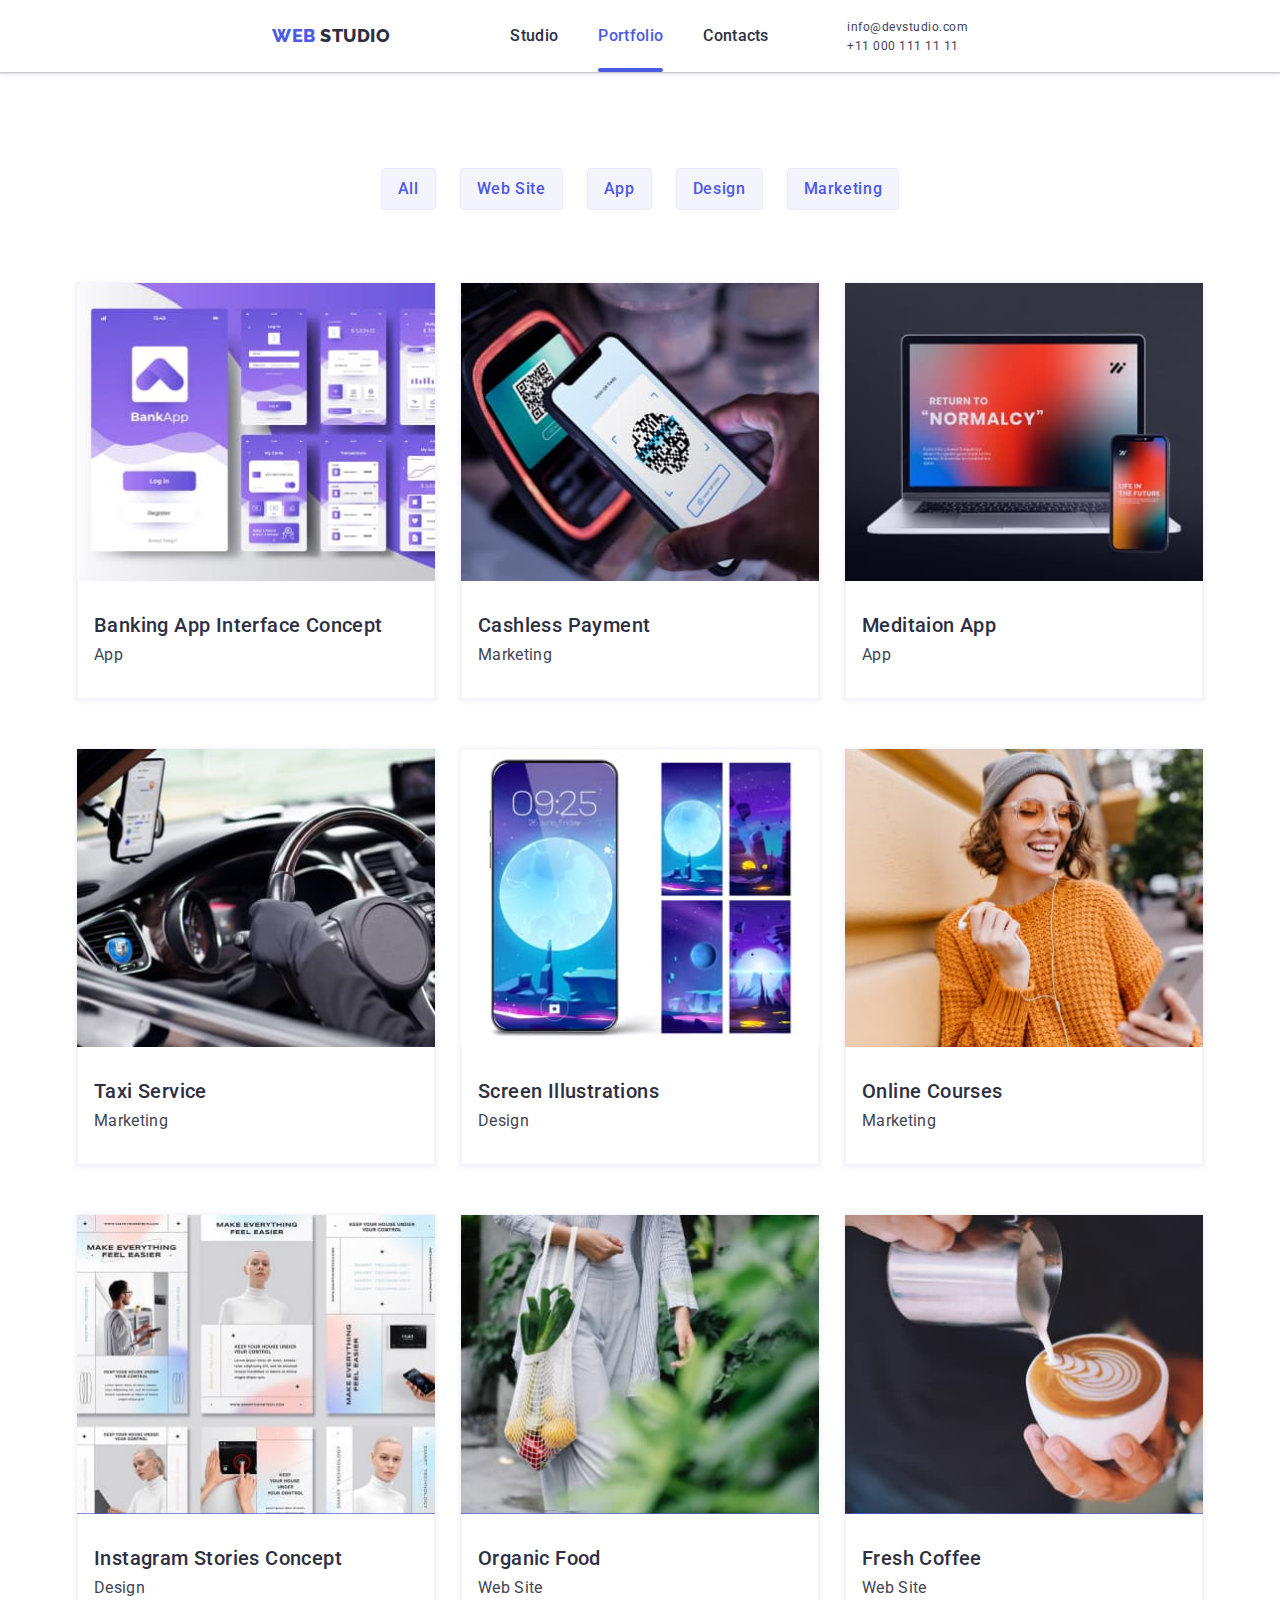
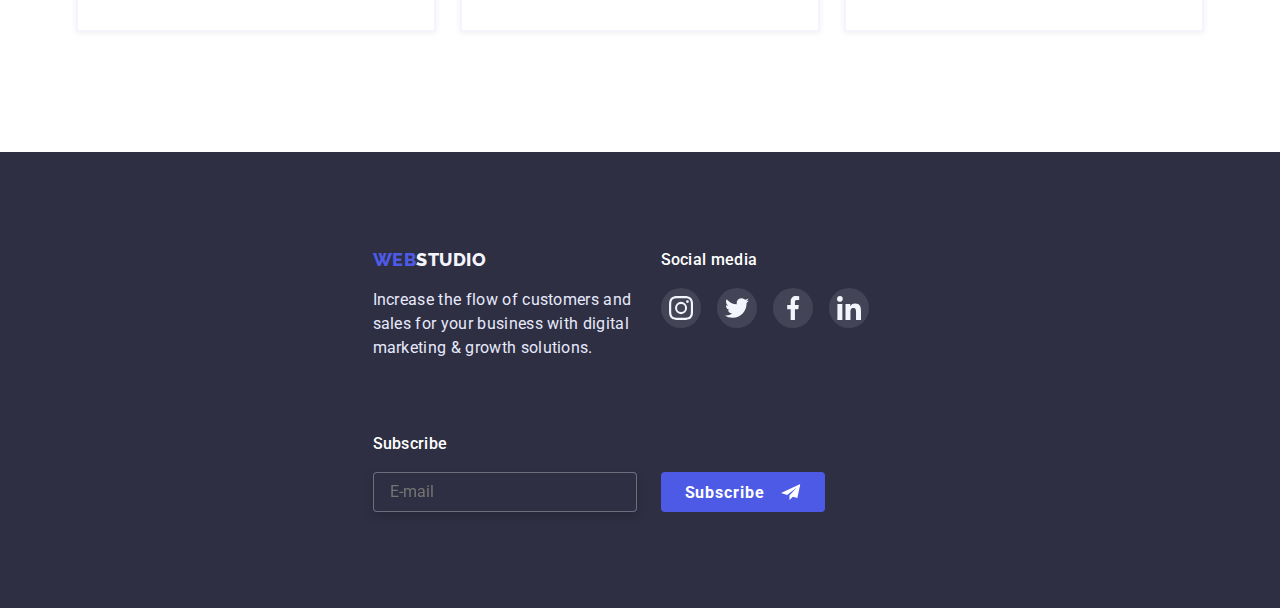
==== commit adb1a1c4: "адаптивна верстка" ====
--- a/portfolio.html
+++ b/portfolio.html
@@ -127,7 +127,7 @@
     <!-- main -->
     <main>
       <section class="section-Portfolio">
-        <div class="container">
+        <div class="container-portfolio">
           <h1 class="visually-hidden">Our projects</h1>
           <ul class="list btm-porfolio">
             <li class="btm-li">
--- a/css/styles.css
+++ b/css/styles.css
@@ -50,18 +50,56 @@
   cursor: pointer;
 }
 
+
+
 .container {
+  display: flex;
   padding-left: 15px;
   padding-right: 15px;
 }
 
+.forma-imput{
+  border: 1px solid rgba(255, 255, 255, 0.3);
+  filter: drop-shadow(0px 4px 4px rgba(0, 0, 0, 0.15));
+  
+  border-radius: 4px;
+  
+  color: #FFFFFF;
+  background-color: #2E2F42;
+  
+  padding: 8px 16px 8px 16px;
+  
+
+width: 396px;
+  }
+
+
+
+
+
 @media screen and (min-width: 480px) {
-  .container {
+  .container,
+  .container-team {
     width: 426px;
+
+    padding-left: 15px;
+    padding-right: 15px;
 
     margin-left: auto;
     margin-right: auto;
   }
+
+  
+.container-Customers{
+  width: 426px;
+
+    margin-left: auto;
+    margin-right: auto;
+}
+
+
+}
+
   .hero-title{
     width: 319px;
     margin-left: auto;
@@ -88,8 +126,16 @@
   margin-left: auto;
   margin-right: auto;
 }
-
-}
+/* .conteiner-footer{
+width: 480px;
+
+  padding-left: 15px;
+    padding-right: 15px;
+
+    margin-left: auto;
+    margin-right: auto;
+} */
+
 
 @media screen and (min-width: 768px) {
   .container {
@@ -99,11 +145,20 @@
     align-items: center;
   }
 
-  .container-section{
+  .container-section,
+  .container-team{
     width: 768px;
   }
 
-  
+  .container-Customers{
+    width: 766px;
+    padding-left: 15px;
+    padding-right: 15px;
+  }
+  
+  .forma{
+    display: flex;
+    }
 
   .element-styl{
     align-items: center;
@@ -113,6 +168,15 @@
     display: none;
   }
 
+  .forma-imput{
+    width: 264px;
+  }
+    
+  .btn-subscribe{
+    margin-left: 24px;
+  }
+   
+
   .auth-nav-contact {
     margin-bottom: 4px;
   }
@@ -130,19 +194,54 @@
     color: var(--primary-text-color);
   }
 
-
 }
 
 
 @media screen and (min-width: 1440px) {
-  .container {
+  .container,
+  .container-team {
     width: 1158px;
+    
   }
 
   .container-section {
     width: 1158px;
     
   }
+  
+  .Subscribe{
+    margin-left: 80px;
+  }
+  .container-work{
+    width: 1158px;
+      align-items: center;
+  
+      margin-left: auto;
+      margin-right: auto;
+  
+      padding-left: 15px;
+      padding-right: 15px;
+  }
+
+  .Customers {
+    padding-top: 120px;
+    padding-bottom: 120px;
+  }
+  .container-Customers {
+    padding-right: 15px;
+    padding-left: 15px;
+    width: 1158px;
+}
+  
+  .customers-li:not(:last-child) {
+    margin-right: 24px;
+  }
+  
+  .company-customers {
+    display: flex;
+    justify-content: center;
+  }
+
 
   .section-features{
     padding-top: 120px;
@@ -248,6 +347,19 @@
     padding-top: 120px;
     padding-bottom: 120px;
   } 
+
+  .conteiner-footer {
+  margin-left: auto;
+  margin-right: auto;
+  width: 1158px;
+  display: flex;
+  padding: 100px 0px;
+}
+
+.Social-media {
+  margin-left: 120px;
+}
+
 }
 
 
@@ -288,14 +400,49 @@
     color: var(--primary-text-color);
   
   }
-}
-
-@media screen and (min-width: 767px) and (max-width: 1439px){
+
+  .company-customers{
+    display: flex;
+    flex-wrap: wrap;
+  
+      justify-content: center;
+      align-items: center;
+     
+  }
+}
+
+@media screen and (min-width: 768px) and (max-width: 1439px){
   .features-list{
     
     gap: 72px;
     column-gap: 24px; 
   }
+
+  .company-customers{
+    width: 768px;
+  }
+
+  .customers-li{
+    flex-basis: calc(100% / 3 - 63px);
+    margin-bottom: 72px;
+  } 
+
+.conteiner-footer{
+  width: 565px;
+  display: flex;
+    flex-wrap: wrap;
+    align-items: flex-start;
+
+    margin-left: auto;
+    margin-right: auto;
+}
+.Subscribe{
+  margin-top: 72px;
+}
+
+.main-footer{
+  margin-right: 24px;
+}
 }
 
 
@@ -303,6 +450,41 @@
   .Navigation,
   .auth-nav {
     display: none;
+  }
+
+  .main-footer,
+.Social-media,
+.Subscribe{
+  margin-left: auto;
+  margin-right: auto;
+  display: flex;
+  flex-direction: column;
+  align-items: center;
+}
+
+.Social-media{
+  margin-top: 72px;
+  margin-bottom: 72px;
+ }
+
+  .btn-subscribe{
+    margin-left: auto;
+    margin-right: auto;
+  
+  background-color: var(--accent-color);
+  border-radius: 4px;
+  border: var(--accent-color);
+  width: 164px;
+  padding: 8px 24px;
+  gap: 16px;
+  
+  display: flex;
+  flex-direction: row;
+  justify-content: center;
+  align-items: center;
+  
+  transition: background-color 250ms var(--cubic-brauser),
+  box-shadow 250ms var(--cubic-brauser);
   }
 
   .page-header {
@@ -331,6 +513,16 @@
       margin-bottom: 72px;
     }
 
+    .company-customers{
+      gap: 72px;
+      column-gap: 24px;
+    }
+    
+
+    .forma-imput{
+      margin-bottom: 16px;
+    }
+      
     
     
 }
@@ -340,7 +532,23 @@
   .features-icon {
     display: none;
   }
-  
+
+  .section-work{
+    display: none;
+  }
+  
+  .styles-section{
+    display: flex;
+    flex-wrap: wrap;
+    justify-content: center;
+    align-items: center;
+    grid-gap: 72px;
+  }
+
+  .Customers{
+    padding-top: 96px;
+    padding-bottom: 96px;
+  }
 }
 
 
@@ -352,8 +560,10 @@
 .mobile-menu.is-hidden {
   display: none;
 }
+
+
 .container {
-  display: flex;
+  
 }
 
 .mobile-menu__container {
@@ -590,7 +800,7 @@
 /*======================= hero ===================================*/
 
 .section-hero {
-
+max-width: 1600px;
   margin-left: auto;
   margin-right: auto;
 
@@ -729,19 +939,20 @@
   padding-bottom: 120px;
 } */
 
-/* WORK */
-
-/* .section-work {
+/*============================================================================================= WORK ==================================================================*/
+
+.section-work {
   padding-bottom: 120px;
 }
+
 
 .element-work {
   flex-basis: calc((100% - 2 * 24px) / 3);
-} */
+}
 
 /* What are we doing */
 
-/* .sections-title {
+.sections-title {
   margin-top: 0;
   margin-bottom: 72px;
   font-weight: 700;
@@ -768,11 +979,11 @@
   line-height: 1.3;
   letter-spacing: 0.02em;
   color: var(--primary-text-color);
-} */
+} 
 
 /* team */
 
-/* .card-team {
+.card-team {
   box-shadow: var(--card-shadow);
   border-radius: 4px;
   overflow: hidden;
@@ -826,11 +1037,11 @@
   font-size: 16px;
   line-height: 1.5;
   letter-spacing: 0.02em;
-} */
+} 
 
 /* ================social networks icon=======================*/
 
-/* .social-networks {
+.social-networks {
   display: flex;
   justify-content: center;
   justify-content: space-between;
@@ -839,9 +1050,9 @@
 
   padding-left: 16px;
   padding-right: 16px;
-} */
-
-/* .link-networks {
+} 
+
+.link-networks {
   width: 40px;
   height: 40px;
   padding: 12px;
@@ -851,11 +1062,15 @@
   display: flex;
   justify-content: center;
   align-items: center;
-}  */
+} 
 
 /* =======================Customers============================== */
 
-/* .customers-title {
+
+
+
+
+.customers-title {
   font-weight: 700;
   font-size: 36px;
   line-height: 42px;
@@ -868,23 +1083,10 @@
 }
 
 
-.Customers {
-  padding-top: 120px;
-  padding-bottom: 120px;
-}
-
-.customers-li:not(:last-child) {
-  margin-right: 24px;
-}
-
-.company-customers {
-  display: flex;
-  justify-content: center;
-}
-
 .svg-stylis {
   fill: currentColor;
 }
+
 
 .link-company {
   width: 168px;
@@ -904,15 +1106,56 @@
 
 }
 
+
 .link-company:hover,
 .link-company:focus {
   border: 1px solid var(--accent-color);
   border-radius: 4px;
 
   color: #4d5ae5;
-} */
+}
+
+
+.company-customers{
+  display: flex;
+    justify-content: center;
+    align-items: center;
+}
+
+
+
+/* 
+
+
+.Customers {
+  padding-top: 120px;
+  padding-bottom: 120px;
+}
+
+.customers-li:not(:last-child) {
+  margin-right: 24px;
+}
+
+.company-customers {
+  display: flex;
+  justify-content: center;
+}
+
+
+
+
+
+ */
 
 /* =========================== Portfolio ================================ */
+.container-portfolio{
+  margin-left: auto;
+    margin-right: auto;
+    width: 1158px;
+    padding-left: 15px;
+    padding-right: 15px;
+}
+
 
 .section-Portfolio {
   padding-top: 96px;
@@ -921,7 +1164,7 @@
 
 /*==================================== bottom ===============================*/
 
-/* .btm-porfolio {
+ .btm-porfolio {
   margin-bottom: 72px;
 
   justify-content: center;
@@ -964,11 +1207,11 @@
 
   border-radius: 4px;
   border: 1px solid var(--accent-color);
-} */
+} 
 
 /* ================== Card Navigation =======================  */
 
-/* .flex-conteiner {
+.flex-conteiner {
   padding: 0;
   margin: 0;
 
@@ -1035,11 +1278,11 @@
   letter-spacing: 0.02em;
 
   color: var(--primary-text-color);
-} */
+} 
 
 /* ===================  overley  ======================= */
 
-/* .overley {
+.overley {
   position: absolute;
   left: 0;
   top: 0;
@@ -1061,18 +1304,15 @@
 .card-link:hover .overley,
 .card-link:focus .overley {
   transform: translate(0, 0);
-} */
+}
 
 /* =============footer============== */
-
-/* .conteiner-footer {
-  margin-left: auto;
-  margin-right: auto;
-  width: 1158px;
+.conteiner-footer{
   padding-left: 15px;
   padding-right: 15px;
-  display: flex;
-}
+}
+
+
 
 .logo-footer {
   margin-bottom: 16px;
@@ -1087,8 +1327,8 @@
   color: #4d5ae5;
   text-decoration: none;
 }
-.footer {
-  padding: 100px 0px;
+.footer  {
+  padding: 96px 0px;
   background-color: #2e2f42;
 }
 .footer .studio {
@@ -1115,9 +1355,7 @@
   margin-bottom: 16px;
 }
 
-.Social-media {
-  margin-left: 120px;
-}
+
 
 .Social-box {
   display: flex;
@@ -1146,13 +1384,13 @@
 .link-stylis:hover,
 .link-stylis:focus {
   background-color: #31d0aa;
+} 
+
+/* ==================== Подписывайся Subscribe ======================*/
+
+ /* .Subscribe{
+margin-left: 80px;
 } */
-
-/* ==================== Подписывайся Subscribe ======================*/
-
-/* .Subscribe{
-margin-left: 80px;
-}
 
 .Subscribe-title{
 font-weight: 500;
@@ -1165,11 +1403,9 @@
 margin-bottom: 16px;
 }
 
-.forma{
-display: flex;
-}
-
-.forma-imput{
+
+
+/* .forma-imput{
 border: 1px solid rgba(255, 255, 255, 0.3);
 filter: drop-shadow(0px 4px 4px rgba(0, 0, 0, 0.15));
 
@@ -1181,14 +1417,12 @@
 width: 264px;
 
 padding: 8px 16px 8px 16px;
-}
+} */
 
 .btn-subscribe{
-  margin-left: 24px;
-
-  background-color: var(--accent-color);
-  border-radius: 4px;
-  border: var(--accent-color);
+background-color: var(--accent-color);
+border-radius: 4px;
+border: var(--accent-color);
 width: 164px;
 padding: 8px 24px;
 gap: 16px;
@@ -1225,11 +1459,11 @@
   background: #404bbf;
   box-shadow: 0px 4px 4px rgba(0, 0, 0, 0.15);
   border-radius: 4px;
-} */
+}
 
 /* ====================  backdrop  ====================== */
 
-/* .backdrop {
+.backdrop {
   position: fixed;
 
   left: 0px;
@@ -1246,10 +1480,10 @@
   opacity: 0;
   pointer-events: none;
   visibility: hidden;
-} */
+} 
 
 /* ====================modalka====================== */
-/* .modal {
+.modal {
   position: absolute;
 
   padding:72px 24px 24px 24px;
@@ -1377,6 +1611,7 @@
   padding-left: 16px;
   padding-top: 8px;
   padding-right: 16px;
+  margin-bottom: 16px;
   resize: none;
   width: 100%;
   height: 120px;
@@ -1476,4 +1711,4 @@
   background: #404bbf;
   box-shadow: 0px 4px 4px rgba(0, 0, 0, 0.15);
   border-radius: 4px;
-} */
+} 
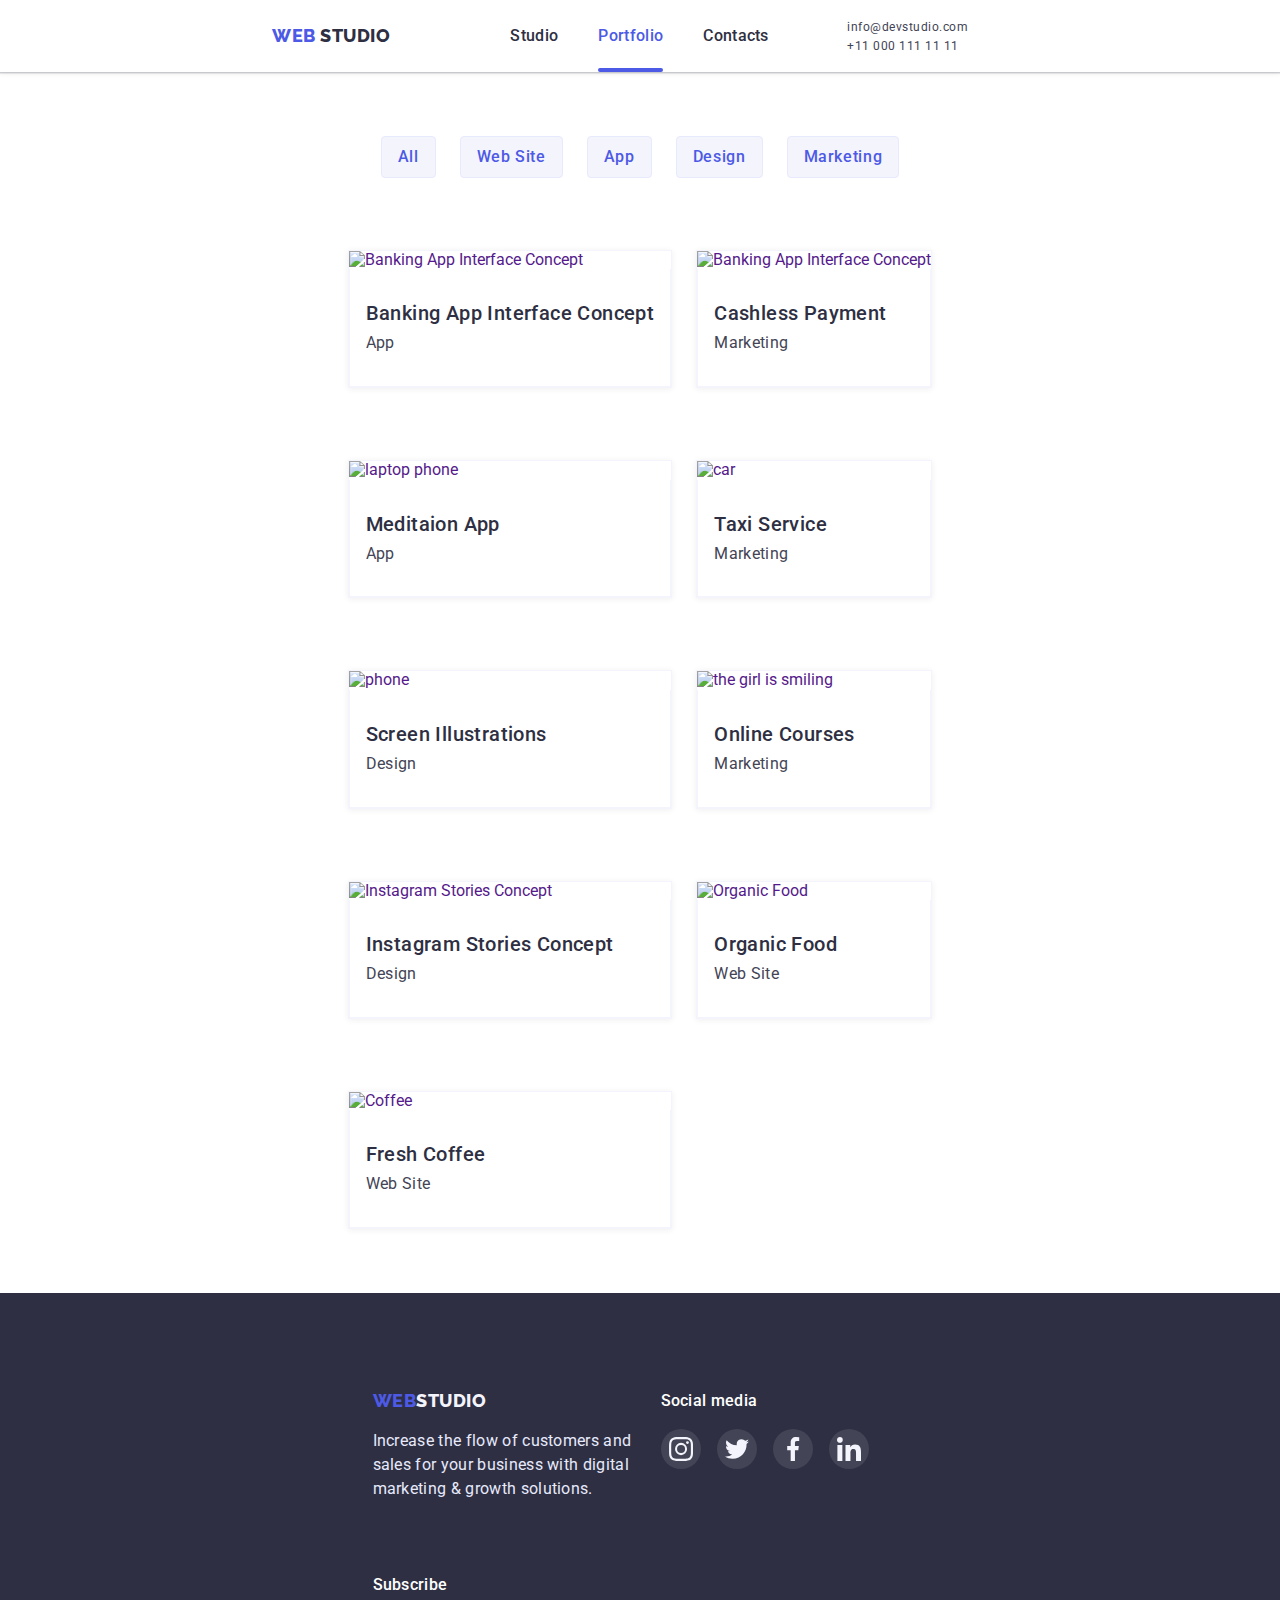
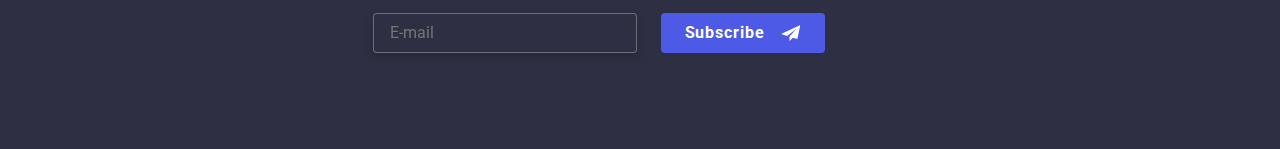
==== commit 12340b94: "отзивчова верстка" ====
--- a/portfolio.html
+++ b/portfolio.html
@@ -153,9 +153,24 @@
             <li class="card-nav">
               <a class="card-link" href="">
                 <div class="team-list-img">
-                  <img
+                  <picture>
+                    <source media="(min-width: 1440px)" 
+                    srcset="./images/Desktop1.jpg 1x, ./images/Desktop1@2x.jpg 2x">
+    
+                    <source media="
+                    (min-width: 768px)" 
+                    srcset="./images/tablet1.jpg 1x, ./images/tablet1@2x.jpg 2x">
+    
+    
+                    <source
+                     media="(min-width: 320px)"
+                      srcset="./images/mobi1.jpg 1x, ./images/mobi1@2x.jpg 2x">
+    
+                     <img class="imgPortfolio"
                     src="./images/img1,2.jpg"
                     alt="Banking App Interface Concept" />
+                  </picture>
+                 
                   <p class="overley text">
                     14 Stylish and User-Friendly App Design Concepts · Task
                     Manager App · Calorie Tracker App · Exotic Fruit Ecommerce
@@ -171,9 +186,24 @@
             <li class="card-nav">
               <a class="card-link" href="">
                 <div class="team-list-img">
-                  <img
+                  <picture>
+                    <source media="(min-width: 1440px)" 
+                    srcset="./images/Desktop2.jpg 1x, ./images/Desktop2@2x.jpg 2x">
+    
+                    <source media="
+                    (min-width: 768px)" 
+                    srcset="./images/tablet2.jpg 1x, ./images/tablet2@2x.jpg 2x">
+    
+    
+                    <source
+                     media="(min-width: 320px)"
+                      srcset="./images/mobi2.jpg 1x, ./images/mobi2@2x.jpg 2x">
+    
+                      <img class="imgPortfolio"
                     src="./images/img2.jpg"
                     alt="Banking App Interface Concept" />
+                  </picture>
+                 
                   <p class="overley">
                     14 Stylish and User-Friendly App Design Concepts · Task
                     Manager App · Calorie Tracker App · Exotic Fruit Ecommerce
@@ -189,7 +219,22 @@
             <li class="card-nav">
               <a class="card-link" href="">
                 <div class="team-list-img">
-                  <img src="./images/img3.jpg" alt="laptop phone" />
+                  <picture>
+                    <source media="(min-width: 1440px)" 
+                    srcset="./images/Desktop3.jpg 1x, ./images/Desktop3@2x.jpg 2x">
+    
+                    <source media="
+                    (min-width: 768px)" 
+                    srcset="./images/tablet3.jpg 1x, ./images/tablet3@2x.jpg 2x">
+    
+    
+                    <source
+                     media="(min-width: 320px)"
+                      srcset="./images/mobi3.jpg 1x, ./images/mobi3@2x.jpg 2x">
+    
+                     <img class="imgPortfolio" src="./images/img3.jpg" alt="laptop phone" />
+                  </picture>
+                  
                   <p class="overley">
                     14 Stylish and User-Friendly App Design Concepts · Task
                     Manager App · Calorie Tracker App · Exotic Fruit Ecommerce
@@ -205,7 +250,22 @@
             <li class="card-nav">
               <a class="card-link" href="">
                 <div class="team-list-img">
-                  <img src="./images/img4.jpg" alt="car" />
+                  <picture>
+                    <source media="(min-width: 1440px)" 
+                    srcset="./images/Desktop4.jpg 1x, ./images/Desktop4@2x.jpg 2x">
+    
+                    <source media="
+                    (min-width: 768px)" 
+                    srcset="./images/tablet4.jpg 1x, ./images/tablet4@2x.jpg 2x">
+    
+    
+                    <source
+                     media="(min-width: 320px)"
+                      srcset="./images/mobi4.jpg 1x, ./images/mobi4@2x.jpg 2x">
+    
+                      <img class="imgPortfolio" src="./images/img4.jpg" alt="car" />
+                  </picture>
+                 
                   <p class="overley">
                     14 Stylish and User-Friendly App Design Concepts · Task
                     Manager App · Calorie Tracker App · Exotic Fruit Ecommerce
@@ -221,7 +281,21 @@
             <li class="card-nav">
               <a class="card-link" href="">
                 <div class="team-list-img">
-                  <img src="./images/img5.jpg" alt="phone" />
+                  <picture>
+                    <source media="(min-width: 1440px)" 
+                    srcset="./images/Desktop5.jpg 1x, ./images/Desktop5@2x.jpg 2x">
+    
+                    <source media="
+                    (min-width: 768px)" 
+                    srcset="./images/tablet5.jpg 1x, ./images/tablet5@2x.jpg 2x">
+    
+    
+                    <source
+                     media="(min-width: 320px)"
+                      srcset="./images/mobi5.jpg 1x, ./images/mobi5@2x.jpg 2x">
+                      <img class="imgPortfolio" src="./images/img5.jpg" alt="phone" />
+                  </picture>
+
                   <p class="overley">
                     14 Stylish and User-Friendly App Design Concepts · Task
                     Manager App · Calorie Tracker App · Exotic Fruit Ecommerce
@@ -237,7 +311,22 @@
             <li class="card-nav">
               <a class="card-link" href="">
                 <div class="team-list-img">
-                  <img src="./images/img6.jpg" alt="the girl is smiling" />
+                  <picture>
+                    <source media="(min-width: 1440px)" 
+                    srcset="./images/Desktop6.jpg 1x, ./images/Desktop6@2x.jpg 2x">
+    
+                    <source media="
+                    (min-width: 768px)" 
+                    srcset="./images/tablet6.jpg 1x, ./images/tablet6@2x.jpg 2x">
+    
+    
+                    <source
+                     media="(min-width: 320px)"
+                      srcset="./images/mobi6.jpg 1x, ./images/mobi6@2x.jpg 2x">
+    
+                      <img class="imgPortfolio" src="./images/img6.jpg" alt="the girl is smiling" />
+                  </picture>
+                 
                   <p class="overley">
                     14 Stylish and User-Friendly App Design Concepts · Task
                     Manager App · Calorie Tracker App · Exotic Fruit Ecommerce
@@ -253,9 +342,24 @@
             <li class="card-nav">
               <a class="card-link" href="">
                 <div class="team-list-img">
-                  <img
+                  <picture>
+                    <source media="(min-width: 1440px)" 
+                    srcset="./images/Desktop7.jpg 1x, ./images/Desktop7@2x.jpg 2x">
+    
+                    <source media="
+                    (min-width: 768px)" 
+                    srcset="./images/tablet7.jpg 1x, ./images/tablet7@2x.jpg 2x">
+    
+    
+                    <source
+                     media="(min-width: 320px)"
+                      srcset="./images/mobi7.jpg 1x, ./images/mobi7@2x.jpg 2x">
+    
+                      <img class="imgPortfolio"
                     src="./images/img7.jpg"
                     alt="Instagram Stories Concept" />
+                  </picture>
+                 
                   <p class="overley">
                     14 Stylish and User-Friendly App Design Concepts · Task
                     Manager App · Calorie Tracker App · Exotic Fruit Ecommerce
@@ -272,7 +376,22 @@
             <li class="card-nav">
               <a class="card-link" href="">
                 <div class="team-list-img">
-                  <img src="./images/img88.jpg" alt="Organic Food" />
+                  <picture>
+                    <source media="(min-width: 1440px)" 
+                    srcset="./images/Desktop8.jpg 1x, ./images/Desktop8@2x.jpg 2x">
+    
+                    <source media="
+                    (min-width: 768px)" 
+                    srcset="./images/tablet8.jpg 1x, ./images/tablet8@2x.jpg 2x">
+    
+    
+                    <source
+                     media="(min-width: 320px)"
+                      srcset="./images/mobi8.jpg 1x, ./images/mobi8@2x.jpg 2x">
+    
+                      <img class="imgPortfolio" src="./images/img88.jpg" alt="Organic Food" />
+                  </picture>
+                 
                   <p class="overley">
                     14 Stylish and User-Friendly App Design Concepts · Task
                     Manager App · Calorie Tracker App · Exotic Fruit Ecommerce
@@ -289,7 +408,22 @@
             <li class="card-nav">
               <a class="card-link" href="">
                 <div class="team-list-img">
-                  <img src="./images/img9.jpg" alt="Coffee" />
+                  <picture>
+                    <source media="(min-width: 1440px)" 
+                    srcset="./images/Desktop9.jpg 1x, ./images/Desktop9@2x.jpg 2x">
+    
+                    <source media="
+                    (min-width: 768px)" 
+                    srcset="./images/tablet9.jpg 1x, ./images/tablet9@2x.jpg 2x">
+    
+    
+                    <source
+                     media="(min-width: 320px)"
+                      srcset="./images/mobi9.jpg 1x, ./images/mobi9@2x.jpg 2x">
+    
+                      <img class="imgPortfolio" src="./images/img9.jpg" alt="Coffee" />
+                  </picture>
+                 
                   <p class="overley">
                     14 Stylish and User-Friendly App Design Concepts · Task
                     Manager App · Calorie Tracker App · Exotic Fruit Ecommerce
--- a/css/styles.css
+++ b/css/styles.css
@@ -97,7 +97,9 @@
     margin-right: auto;
 }
 
-
+.container-section{
+  max-width: 480px;
+}
 }
 
   .hero-title{
@@ -117,15 +119,15 @@
     color: #FFFFFF;
       }
 
-.container-section{
-  width: 480px;
-  padding-left: 15px;
-  padding-right: 15px;
-
-
-  margin-left: auto;
-  margin-right: auto;
-}
+      .container-section{
+        width: 100%;
+        padding-left: 15px;
+        padding-right: 15px;
+      
+      
+        margin-left: auto;
+        margin-right: auto;
+      }
 /* .conteiner-footer{
 width: 480px;
 
@@ -145,9 +147,8 @@
     align-items: center;
   }
 
-  .container-section,
-  .container-team{
-    width: 768px;
+  .container-section{
+    max-width: 768px;
   }
 
   .container-Customers{
@@ -167,7 +168,7 @@
   .mobile-menu-open {
     display: none;
   }
-
+  
   .forma-imput{
     width: 264px;
   }
@@ -192,6 +193,17 @@
     letter-spacing: 0.04em;
 
     color: var(--primary-text-color);
+  }
+
+  .btm-porfolio {
+    margin-bottom: 72px;
+  
+    justify-content: center;
+    display: flex;
+    align-items: center;
+  }
+  .container-portfolio{
+    width: 768px;
   }
 
 }
@@ -205,10 +217,20 @@
   }
 
   .container-section {
-    width: 1158px;
+    max-width: 1158px;
     
   }
   
+  .flex-conteiner {
+    padding: 0;
+    margin: 0;
+  
+    display: flex;
+    flex-wrap: wrap;
+  
+    margin-left: -24px;
+    margin-top: -48px;
+  }
   .Subscribe{
     margin-left: 80px;
   }
@@ -221,6 +243,23 @@
   
       padding-left: 15px;
       padding-right: 15px;
+  }
+
+  .section-Portfolio {
+    padding-top: 96px;
+    padding-bottom: 120px;
+  }
+
+  .container-portfolio{
+    width: 1158px;
+  }
+   
+  .card-nav {
+    flex-basis: calc(100% / 3 - 24px);
+  
+    margin-left: 24px;
+    margin-top: 48px;
+   
   }
 
   .Customers {
@@ -385,6 +424,13 @@
     margin-bottom: 8px;
   }
 
+
+  .section-Portfolio {
+    padding-top: 64px;
+    padding-bottom: 64px;
+  }
+
+
   .features-list{
     display: flex;
     flex-wrap: wrap;
@@ -440,9 +486,22 @@
   margin-top: 72px;
 }
 
+.flex-conteiner{
+  grid-template-columns: auto auto;
+  display: grid;
+  gap: 72px 24px;
+  align-items: stretch;
+
+  flex-wrap: wrap;
+  justify-content: center;
+  align-items: center;
+}
+
+
 .main-footer{
   margin-right: 24px;
 }
+
 }
 
 
@@ -486,6 +545,25 @@
   transition: background-color 250ms var(--cubic-brauser),
   box-shadow 250ms var(--cubic-brauser);
   }
+
+  .card-nav:not(:last-child){
+    margin-bottom: 72px;
+  }
+
+  .btm-porfolio{
+    margin-bottom: 48px;
+    display: flex;
+    flex-wrap: wrap;
+    gap: 24px;
+  }
+  
+
+.flex-conteiner{
+  width: 480px;
+  margin-left: auto;
+  margin-right: auto;
+}
+
 
   .page-header {
     padding-top: 24px;
@@ -527,6 +605,11 @@
     
 }
 
+.imgPortfolio{
+  width: 100%;
+}
+
+
 @media screen and (max-width: 1439px) {
 
   .features-icon {
@@ -565,6 +648,12 @@
 .container {
   
 }
+
+
+.btm-li:not(:last-child) {
+  margin-right: 24px;
+}
+
 
 .mobile-menu__container {
   position: relative;
@@ -849,13 +938,13 @@
   }
 }
 
-@media screen and (min-width: 1200px) {
+@media screen and (min-width: 1440px) {
   .section-hero {
     background-image: linear-gradient(to right, rgba(47, 48, 58, 0.7), rgba(47, 48, 58, 0.7)), url("../images/people-office-dekstop.jpg");
   }
 }
 
-@media screen and (min-width: 1200px) and (min-device-pixel-ratio: 2), screen and (min-width: 1200px) and (min-resolution: 192dpi), screen and (min-width: 1200px) and (min-resolution: 2dppx) {
+@media screen and (min-width: 1440px) and (min-device-pixel-ratio: 2), screen and (min-width: 1440px) and (min-resolution: 192dpi), screen and (min-width: 1440px) and (min-resolution: 2dppx) {
   .section-hero {
     background-image: linear-gradient(to right, rgba(47, 48, 58, 0.7), rgba(47, 48, 58, 0.7)), url("../images/people-office\ -dekstop@2x.jpg");
   }
@@ -1151,29 +1240,35 @@
 .container-portfolio{
   margin-left: auto;
     margin-right: auto;
-    width: 1158px;
     padding-left: 15px;
     padding-right: 15px;
-}
-
-
-.section-Portfolio {
-  padding-top: 96px;
-  padding-bottom: 120px;
-}
+    max-width: 100%;
+}
+ @media screen and (max-width: 767px){
+  .container-portfolio{
+    width: 480px;
+  }
+ }
+
+
+
+
+
+
+
+
+
 
 /*==================================== bottom ===============================*/
 
- .btm-porfolio {
+ /* .btm-porfolio {
   margin-bottom: 72px;
 
   justify-content: center;
   display: flex;
   align-items: center;
-}
-.btm-li:not(:last-child) {
-  margin-right: 24px;
-}
+} */
+
 .styles-botton {
   border-radius: 4px;
   padding: 8px 16px;
@@ -1211,7 +1306,7 @@
 
 /* ================== Card Navigation =======================  */
 
-.flex-conteiner {
+/* .flex-conteiner {
   padding: 0;
   margin: 0;
 
@@ -1220,7 +1315,7 @@
 
   margin-left: -24px;
   margin-top: -48px;
-}
+} */
 
 .team-list-img {
   position: relative;
@@ -1228,10 +1323,6 @@
 }
 
 .card-nav {
-  flex-basis: calc(100% / 3 - 24px);
-
-  margin-left: 24px;
-  margin-top: 48px;
   border: 0.5px solid #f4f4fd;
   box-shadow: 0px 1px 6px rgba(46, 47, 66, 0.08);
 }
@@ -1474,6 +1565,8 @@
   background-color: rgba(46, 47, 66, 0.4);
 
   transition: opacity 250ms var(--cubic-brauser), visibility 250ms var(--cubic-brauser);
+
+  overflow-y: scroll;
 }
 
 .backdrop.is-hidden {
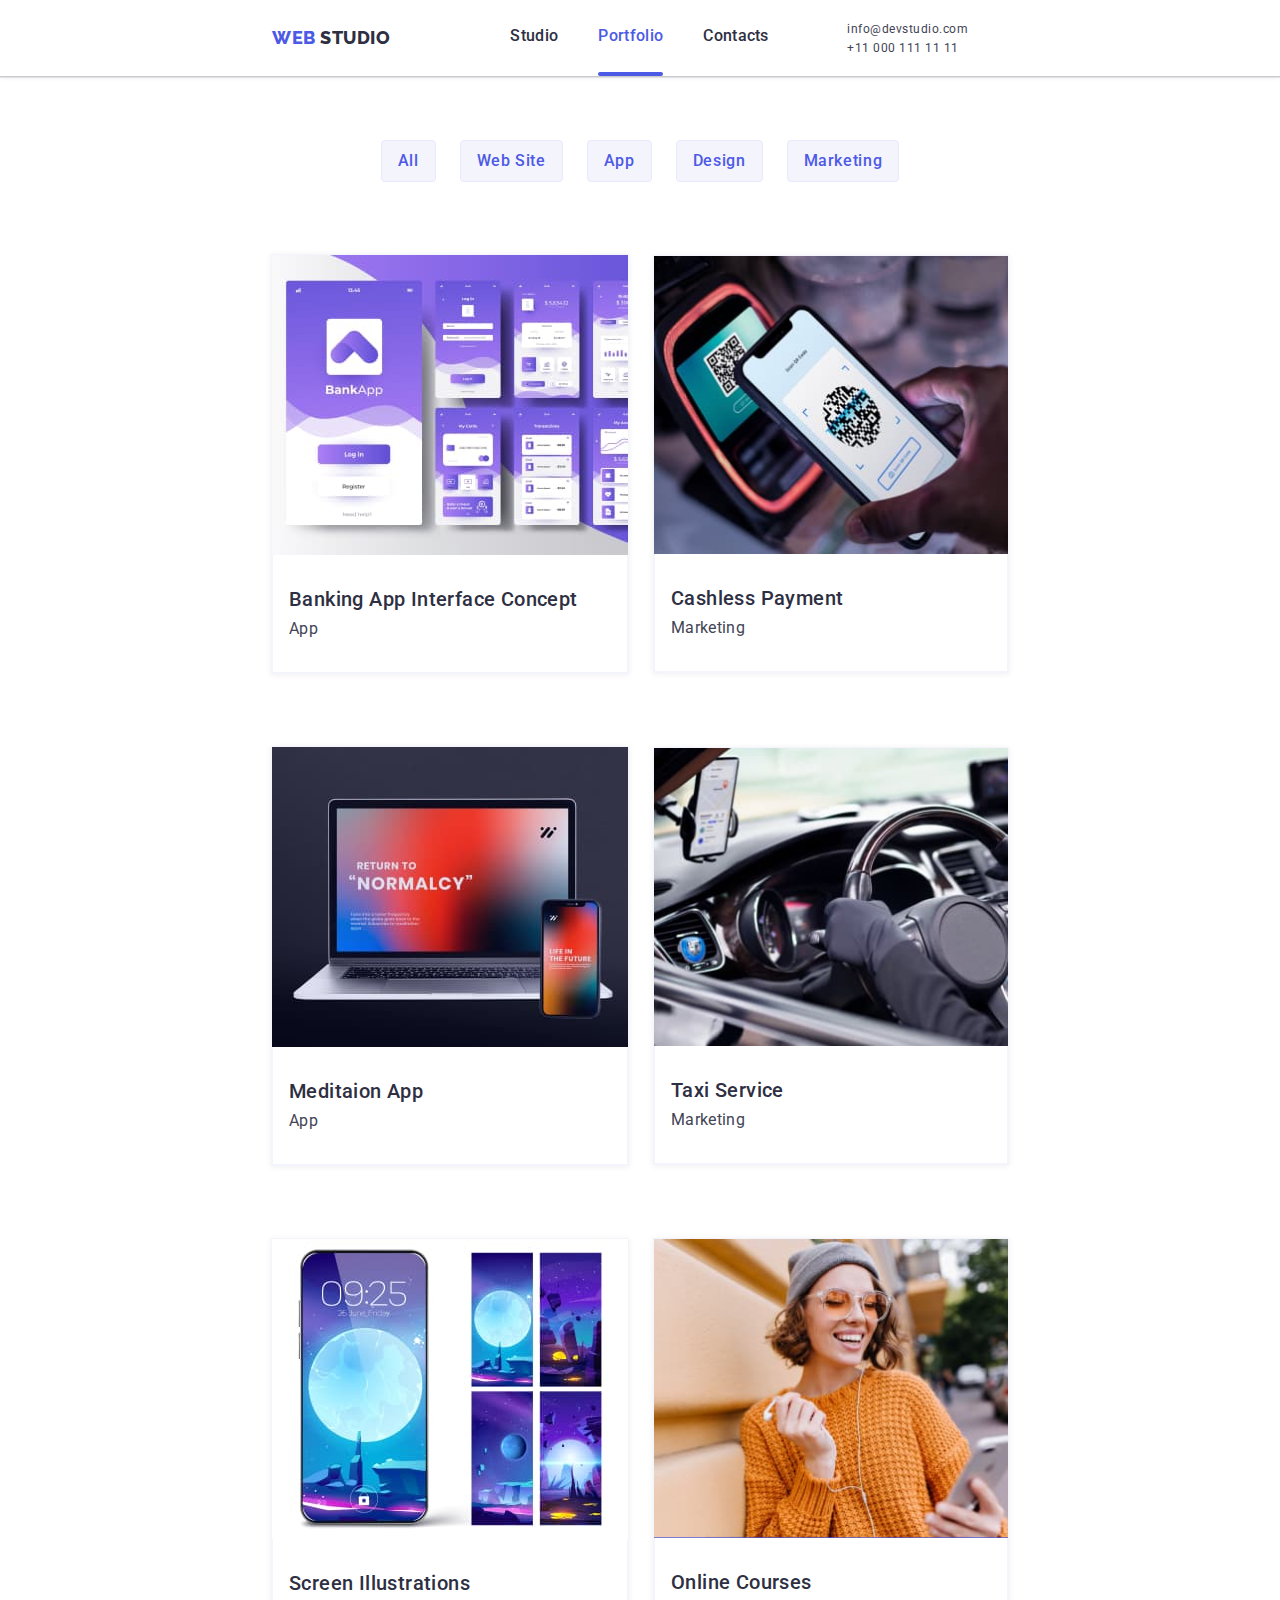
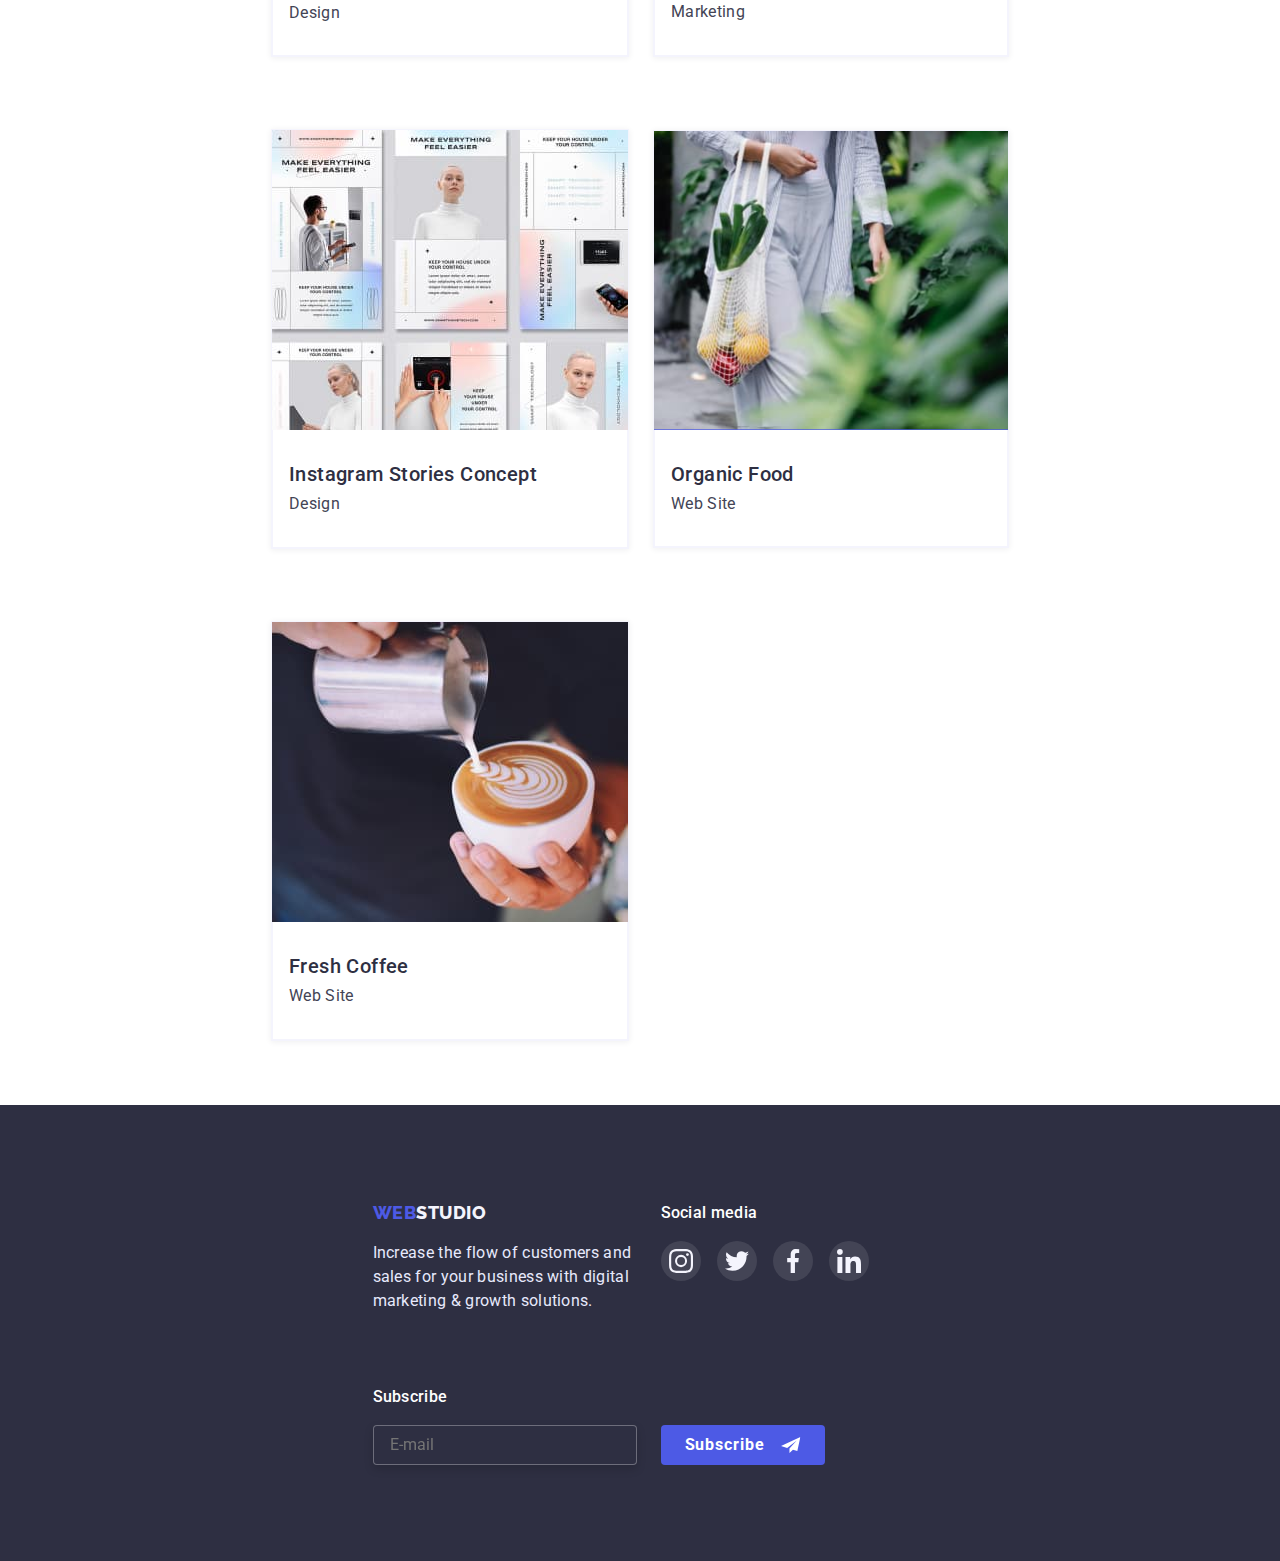
==== commit 2ed968da: "отзивчова верстка" ====
--- a/portfolio.html
+++ b/portfolio.html
@@ -155,11 +155,11 @@
                 <div class="team-list-img">
                   <picture>
                     <source media="(min-width: 1440px)" 
-                    srcset="./images/Desktop1.jpg 1x, ./images/Desktop1@2x.jpg 2x">
-    
-                    <source media="
-                    (min-width: 768px)" 
-                    srcset="./images/tablet1.jpg 1x, ./images/tablet1@2x.jpg 2x">
+                    srcset="./images/desktop1.jpg 1x, ./images/desktop1@2x.jpg 2x">
+    
+                    <source media="
+                    (min-width: 768px)" 
+                    srcset="./images/Tablet1.jpg 1x, ./images/Tablet1@2x.jpg 2x">
     
     
                     <source
@@ -188,11 +188,11 @@
                 <div class="team-list-img">
                   <picture>
                     <source media="(min-width: 1440px)" 
-                    srcset="./images/Desktop2.jpg 1x, ./images/Desktop2@2x.jpg 2x">
-    
-                    <source media="
-                    (min-width: 768px)" 
-                    srcset="./images/tablet2.jpg 1x, ./images/tablet2@2x.jpg 2x">
+                    srcset="./images/desktop2.jpg 1x, ./images/desktop2@2x.jpg 2x">
+    
+                    <source media="
+                    (min-width: 768px)" 
+                    srcset="./images/Tablet2.jpg 1x, ./images/Tablet2@2x.jpg 2x">
     
     
                     <source
@@ -221,11 +221,11 @@
                 <div class="team-list-img">
                   <picture>
                     <source media="(min-width: 1440px)" 
-                    srcset="./images/Desktop3.jpg 1x, ./images/Desktop3@2x.jpg 2x">
-    
-                    <source media="
-                    (min-width: 768px)" 
-                    srcset="./images/tablet3.jpg 1x, ./images/tablet3@2x.jpg 2x">
+                    srcset="./images/desktop3.jpg 1x, ./images/desktop3@2x.jpg 2x">
+    
+                    <source media="
+                    (min-width: 768px)" 
+                    srcset="./images/Tablet3.jpg 1x, ./images/Tablet3@2x.jpg 2x">
     
     
                     <source
@@ -252,11 +252,11 @@
                 <div class="team-list-img">
                   <picture>
                     <source media="(min-width: 1440px)" 
-                    srcset="./images/Desktop4.jpg 1x, ./images/Desktop4@2x.jpg 2x">
-    
-                    <source media="
-                    (min-width: 768px)" 
-                    srcset="./images/tablet4.jpg 1x, ./images/tablet4@2x.jpg 2x">
+                    srcset="./images/desktop4.jpg 1x, ./images/desktop4@2x.jpg 2x">
+    
+                    <source media="
+                    (min-width: 768px)" 
+                    srcset="./images/Tablet4.jpg 1x, ./images/Tablet4@2x.jpg 2x">
     
     
                     <source
@@ -283,11 +283,11 @@
                 <div class="team-list-img">
                   <picture>
                     <source media="(min-width: 1440px)" 
-                    srcset="./images/Desktop5.jpg 1x, ./images/Desktop5@2x.jpg 2x">
-    
-                    <source media="
-                    (min-width: 768px)" 
-                    srcset="./images/tablet5.jpg 1x, ./images/tablet5@2x.jpg 2x">
+                    srcset="./images/desktop5.jpg 1x, ./images/desktop5@2x.jpg 2x">
+    
+                    <source media="
+                    (min-width: 768px)" 
+                    srcset="./images/Tablet5.jpg 1x, ./images/Tablet5@2x.jpg 2x">
     
     
                     <source
@@ -313,11 +313,11 @@
                 <div class="team-list-img">
                   <picture>
                     <source media="(min-width: 1440px)" 
-                    srcset="./images/Desktop6.jpg 1x, ./images/Desktop6@2x.jpg 2x">
-    
-                    <source media="
-                    (min-width: 768px)" 
-                    srcset="./images/tablet6.jpg 1x, ./images/tablet6@2x.jpg 2x">
+                    srcset="./images/desktop6.jpg 1x, ./images/desktop6@2x.jpg 2x">
+    
+                    <source media="
+                    (min-width: 768px)" 
+                    srcset="./images/Tablet6.jpg 1x, ./images/Tablet6@2x.jpg 2x">
     
     
                     <source
@@ -344,11 +344,11 @@
                 <div class="team-list-img">
                   <picture>
                     <source media="(min-width: 1440px)" 
-                    srcset="./images/Desktop7.jpg 1x, ./images/Desktop7@2x.jpg 2x">
-    
-                    <source media="
-                    (min-width: 768px)" 
-                    srcset="./images/tablet7.jpg 1x, ./images/tablet7@2x.jpg 2x">
+                    srcset="./images/desktop7.jpg 1x, ./images/desktop7@2x.jpg 2x">
+    
+                    <source media="
+                    (min-width: 768px)" 
+                    srcset="./images/Tablet7.jpg 1x, ./images/Tablet7@2x.jpg 2x">
     
     
                     <source
@@ -378,11 +378,11 @@
                 <div class="team-list-img">
                   <picture>
                     <source media="(min-width: 1440px)" 
-                    srcset="./images/Desktop8.jpg 1x, ./images/Desktop8@2x.jpg 2x">
-    
-                    <source media="
-                    (min-width: 768px)" 
-                    srcset="./images/tablet8.jpg 1x, ./images/tablet8@2x.jpg 2x">
+                    srcset="./images/desktop8.jpg 1x, ./images/desktop8@2x.jpg 2x">
+    
+                    <source media="
+                    (min-width: 768px)" 
+                    srcset="./images/Tablet8.jpg 1x, ./images/Tablet8@2x.jpg 2x">
     
     
                     <source
@@ -410,11 +410,11 @@
                 <div class="team-list-img">
                   <picture>
                     <source media="(min-width: 1440px)" 
-                    srcset="./images/Desktop9.jpg 1x, ./images/Desktop9@2x.jpg 2x">
-    
-                    <source media="
-                    (min-width: 768px)" 
-                    srcset="./images/tablet9.jpg 1x, ./images/tablet9@2x.jpg 2x">
+                    srcset="./images/desktop9.jpg 1x, ./images/desktop9@2x.jpg 2x">
+    
+                    <source media="
+                    (min-width: 768px)" 
+                    srcset="./images/Tablet9.jpg 1x, ./images/Tablet9@2x.jpg 2x">
     
     
                     <source
--- a/css/styles.css
+++ b/css/styles.css
@@ -67,12 +67,15 @@
   color: #FFFFFF;
   background-color: #2E2F42;
   
-  padding: 8px 16px 8px 16px;
-  
-
+padding: 8px 16px 8px 16px;
 width: 396px;
   }
 
+@media screen and (max-width: 443px){
+  .forma-imput{
+    width: 100%;
+  }
+}
 
 
 
@@ -98,7 +101,7 @@
 }
 
 .container-section{
-  max-width: 480px;
+  width: 480px;
 }
 }
 
@@ -106,8 +109,7 @@
     width: 319px;
     margin-left: auto;
     margin-right: auto;
-    margin-bottom: 80px;
-    
+    margin-bottom: 40px;
         font-weight: 700;
     font-size: 36px;
     line-height: 1.11;
@@ -119,8 +121,15 @@
     color: #FFFFFF;
       }
 
+@media screen and (min-width: 1440px) {
+  .hero-title{
+    margin-bottom: 48px;
+  }
+}
+
+
       .container-section{
-        width: 100%;
+       
         padding-left: 15px;
         padding-right: 15px;
       
@@ -148,7 +157,7 @@
   }
 
   .container-section{
-    max-width: 768px;
+    width: 768px;
   }
 
   .container-Customers{
@@ -217,10 +226,27 @@
   }
 
   .container-section {
-    max-width: 1158px;
+    width: 1158px;
     
   }
-  
+
+  .section-lead {
+    margin-top: 0;
+    margin-bottom: 0;
+    font-size: 16px;
+    line-height: 1.3;
+    letter-spacing: 0.02em;
+    color: var(--primary-text-color);
+  } 
+
+  .section-hero {
+    padding: 190px 0px;
+   
+  }
+  .footer  {
+    padding: 100px 0px;
+    background-color: #2e2f42;
+  }
   .flex-conteiner {
     padding: 0;
     margin: 0;
@@ -318,14 +344,7 @@
   letter-spacing: 0.02em;
   color: var(--title-text-color);
 }
-.section-lead {
-  margin-top: 0;
-  margin-bottom: 0;
-  font-size: 16px;
-  line-height: 1.3;
-  letter-spacing: 0.02em;
-  color: var(--primary-text-color);
-}
+
   .auth-nav {
     margin-left: auto;
     display: flex;
@@ -392,7 +411,7 @@
   margin-right: auto;
   width: 1158px;
   display: flex;
-  padding: 100px 0px;
+  
 }
 
 .Social-media {
@@ -413,16 +432,14 @@
     font-size: 36px;
     line-height: 1.11;
     
-    text-align: center;
     letter-spacing: 0.02em;
     text-transform: capitalize;
     
     color: var(--title-text-color);
+    margin-bottom: 8px;
   }  
 
-  .section-title{
-    margin-bottom: 8px;
-  }
+  
 
 
   .section-Portfolio {
@@ -519,6 +536,10 @@
   display: flex;
   flex-direction: column;
   align-items: center;
+}
+
+.section-title{
+  text-align: center;
 }
 
 .Social-media{
@@ -559,7 +580,6 @@
   
 
 .flex-conteiner{
-  width: 480px;
   margin-left: auto;
   margin-right: auto;
 }
@@ -570,22 +590,6 @@
     padding-bottom: 24px;
   }
 
-  .hero-title{
-    width: 319px;
-    margin-left: auto;
-    margin-right: auto;
-    margin-bottom: 80px;
-    
-        font-weight: 700;
-    font-size: 36px;
-    line-height: 1.11;
-    
-    text-align: center;
-    letter-spacing: 0.02em;
-    text-transform: capitalize;
-    
-    color: #FFFFFF;
-      }
 
     .element-styl:not(:last-child) {
       margin-bottom: 72px;
@@ -632,6 +636,16 @@
     padding-top: 96px;
     padding-bottom: 96px;
   }
+
+  .footer  {
+    padding: 96px 0px;
+    background-color: #2e2f42;
+  }
+
+  .section-hero {
+      padding: 113px 0px;
+     
+    }
 }
 
 
@@ -670,13 +684,14 @@
 }
 
 .mobile-menu {
-  position: fixed;
+ position: fixed;
   z-index: 1000;
   top: 0px;
   left: 0px;
   width: 100%;
   height: 100%;
-  background-color: #ffffff;
+    background-color: #fff;
+    overflow-y: scroll;
 }
 
 .mobile-menu__close-btn {
@@ -745,6 +760,15 @@
 
   color: var(--primary-text-color);
 }
+
+@media screen and (max-width: 443px) {
+  
+  .nav-menu-tel{
+    font-size: 24px;
+  }
+}
+
+
 .nav-mail-menu {
   font-weight: 500;
   font-size: 20px;
@@ -801,6 +825,13 @@
   top: 716px;
 }
 
+@media screen and (max-width: 443px) {
+  .social-menu-networks{
+    gap: 24px;
+  }
+  
+}
+
 .link-menu-networks {
   width: 40px;
   height: 40px;
@@ -833,7 +864,7 @@
   position: relative;
 
   padding-top: 24px;
-  padding-bottom: 24px;
+  padding-bottom: 28px;
 
   color: var(--title-text-color);
 
@@ -904,7 +935,6 @@
   background-size: cover;
   background-position: center;
 
-  padding: 192px 0px;
   text-align: center;
 }
 
@@ -938,13 +968,13 @@
   }
 }
 
-@media screen and (min-width: 1440px) {
+@media screen and (min-width: 1158px) {
   .section-hero {
     background-image: linear-gradient(to right, rgba(47, 48, 58, 0.7), rgba(47, 48, 58, 0.7)), url("../images/people-office-dekstop.jpg");
   }
 }
 
-@media screen and (min-width: 1440px) and (min-device-pixel-ratio: 2), screen and (min-width: 1440px) and (min-resolution: 192dpi), screen and (min-width: 1440px) and (min-resolution: 2dppx) {
+@media screen and (min-width: 1158px) and (min-device-pixel-ratio: 2), screen and (min-width: 1158px) and (min-resolution: 192dpi), screen and (min-width: 1158px) and (min-resolution: 2dppx) {
   .section-hero {
     background-image: linear-gradient(to right, rgba(47, 48, 58, 0.7), rgba(47, 48, 58, 0.7)), url("../images/people-office\ -dekstop@2x.jpg");
   }
@@ -1052,23 +1082,8 @@
   text-transform: capitalize;
   color: var(--title-text-color);
 }
-.section-title {
-  margin-top: 0;
-  margin-bottom: 8px;
-  font-weight: 500;
-  font-size: 20px;
-  line-height: 1.2;
-  letter-spacing: 0.02em;
-  color: var(--title-text-color);
-}
-.section-lead {
-  margin-top: 0;
-  margin-bottom: 0;
-  font-size: 16px;
-  line-height: 1.3;
-  letter-spacing: 0.02em;
-  color: var(--primary-text-color);
-} 
+
+
 
 /* team */
 
@@ -1193,6 +1208,13 @@
 border-radius 250ms var(--cubic-brauser),
 color 250ms var(--cubic-brauser);
 
+}
+
+@media screen and (max-width: 767px) {
+  .link-company {
+    width: 190px;
+  }
+   
 }
 
 
@@ -1418,10 +1440,7 @@
   color: #4d5ae5;
   text-decoration: none;
 }
-.footer  {
-  padding: 96px 0px;
-  background-color: #2e2f42;
-}
+
 .footer .studio {
   color: #f4f4fd;
 }
@@ -1566,7 +1585,7 @@
 
   transition: opacity 250ms var(--cubic-brauser), visibility 250ms var(--cubic-brauser);
 
-  overflow-y: scroll;
+  
 }
 
 .backdrop.is-hidden {
@@ -1581,10 +1600,10 @@
 
   padding:72px 24px 24px 24px;
  
-
+  max-height: 90vh;
   width: 408px;
-  height: 576px;
-
+
+  overflow-y: scroll;
   top: 50%;
   left: 50%;
 
@@ -1595,6 +1614,20 @@
 
   transform: translate(-50%, -50%);
   
+}
+
+@media screen and (min-width: 444px) and (max-width: 767px){
+  .modal{
+  Width: 392px;
+Height: 586px;
+  }
+}
+
+@media screen and (max-width:443px) {
+  .modal{
+    width: 310px;
+    height: 588px;
+  }
 }
 
 .close-modal {
@@ -1709,6 +1742,7 @@
   width: 100%;
   height: 120px;
 
+border: 1px solid rgba(33, 33, 33, 0.2);
 border-radius: 4px;
 transition: color 250ms var(--cubic-brauser);
 }
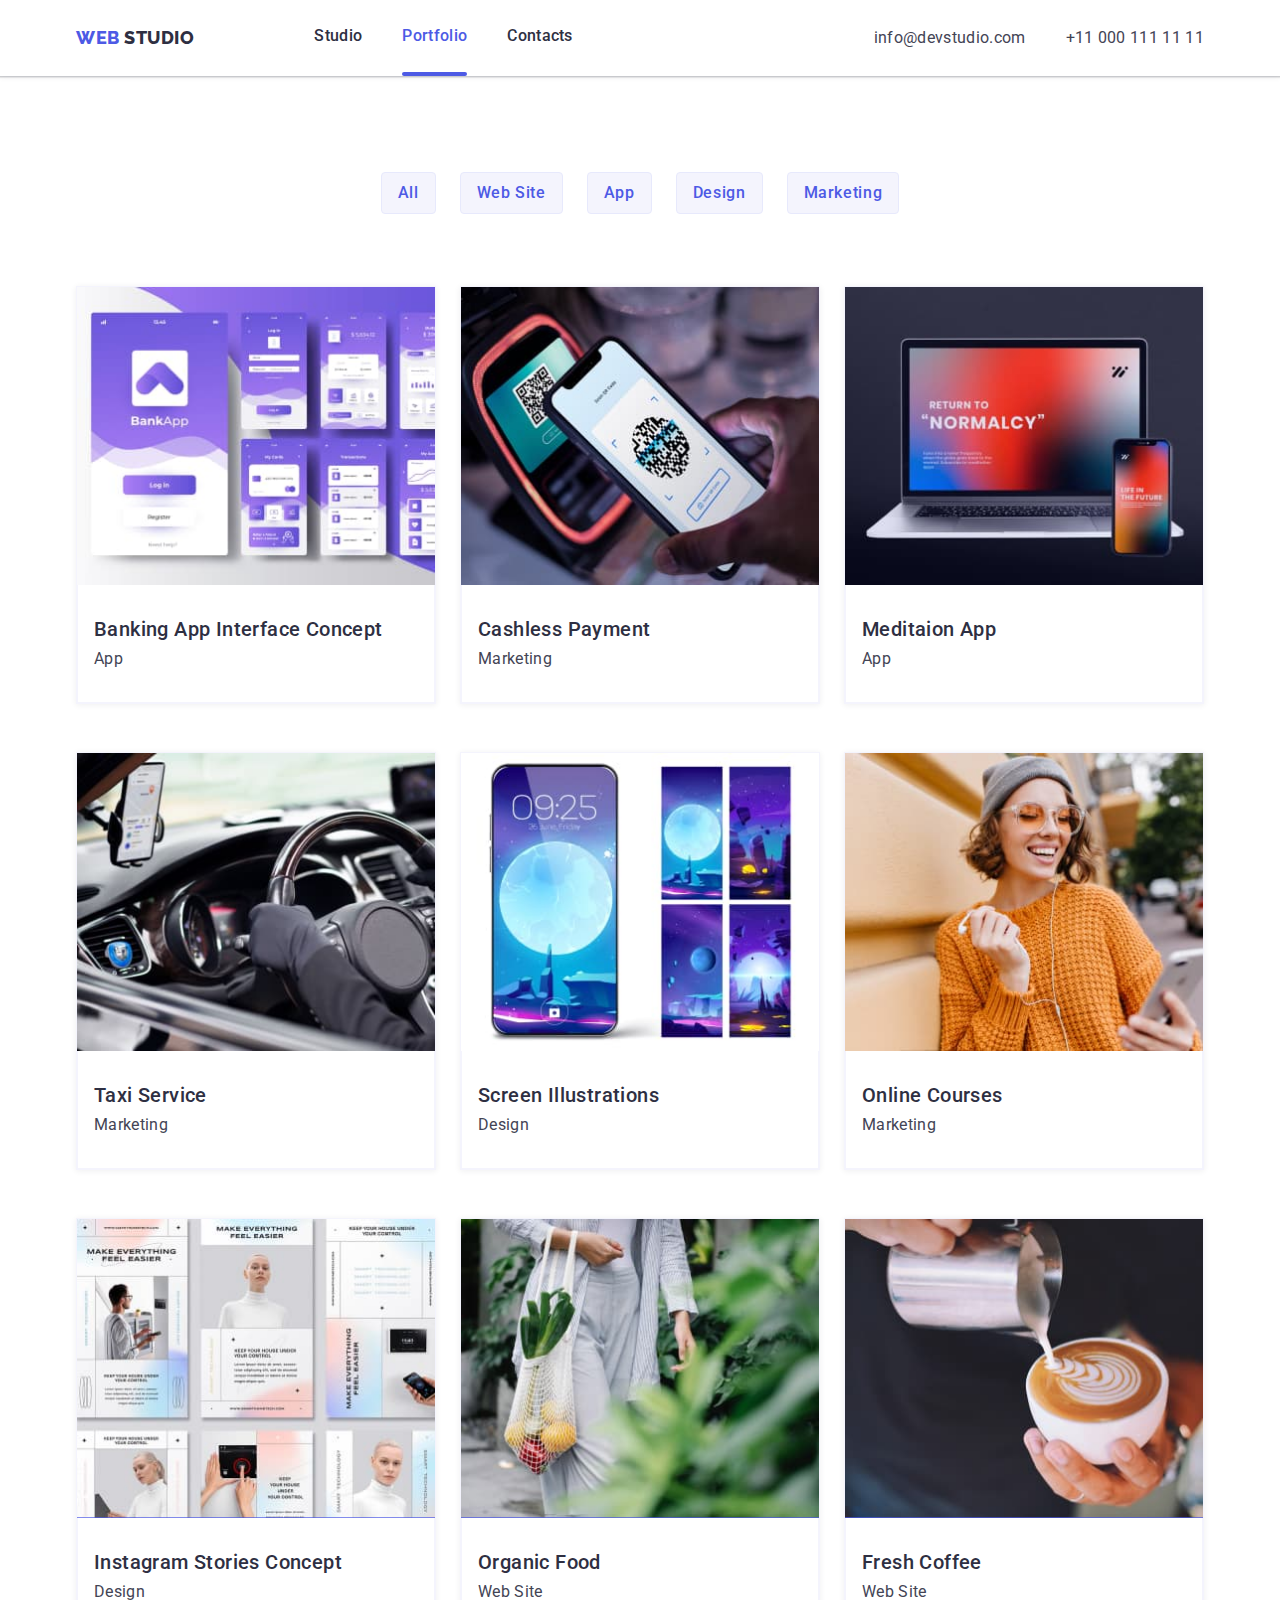
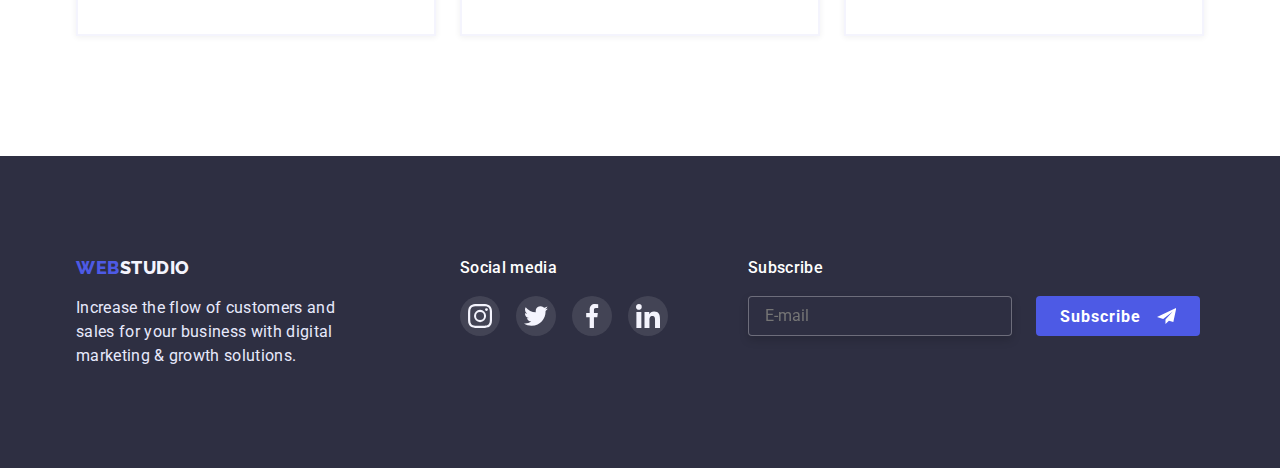
==== commit 2ade3f68: "адаптивна верстка стала краще працювати" ====
--- a/portfolio.html
+++ b/portfolio.html
@@ -19,11 +19,11 @@
     <!-- Header -->
     <header class="page-header">
       <div class="container main-nav">
-        <div class="logotype">
+       
           <a href="./index.html" class="logo"
             >Web <span class="studio">Studio</span>
           </a>
-        </div>
+      
 
         <button class="mobile-menu-open "  type="button" data-menu-open >
           <svg class="mobile-menu-open-icon" width="32" height="22" >
@@ -154,7 +154,7 @@
               <a class="card-link" href="">
                 <div class="team-list-img">
                   <picture>
-                    <source media="(min-width: 1440px)" 
+                    <source media="(min-width: 1158px)" 
                     srcset="./images/desktop1.jpg 1x, ./images/desktop1@2x.jpg 2x">
     
                     <source media="
@@ -187,7 +187,7 @@
               <a class="card-link" href="">
                 <div class="team-list-img">
                   <picture>
-                    <source media="(min-width: 1440px)" 
+                    <source media="(min-width: 1158px)" 
                     srcset="./images/desktop2.jpg 1x, ./images/desktop2@2x.jpg 2x">
     
                     <source media="
@@ -220,7 +220,7 @@
               <a class="card-link" href="">
                 <div class="team-list-img">
                   <picture>
-                    <source media="(min-width: 1440px)" 
+                    <source media="(min-width: 1158px)" 
                     srcset="./images/desktop3.jpg 1x, ./images/desktop3@2x.jpg 2x">
     
                     <source media="
@@ -251,7 +251,7 @@
               <a class="card-link" href="">
                 <div class="team-list-img">
                   <picture>
-                    <source media="(min-width: 1440px)" 
+                    <source media="(min-width: 1158px)" 
                     srcset="./images/desktop4.jpg 1x, ./images/desktop4@2x.jpg 2x">
     
                     <source media="
@@ -282,7 +282,7 @@
               <a class="card-link" href="">
                 <div class="team-list-img">
                   <picture>
-                    <source media="(min-width: 1440px)" 
+                    <source media="(min-width: 1158px)" 
                     srcset="./images/desktop5.jpg 1x, ./images/desktop5@2x.jpg 2x">
     
                     <source media="
@@ -312,7 +312,7 @@
               <a class="card-link" href="">
                 <div class="team-list-img">
                   <picture>
-                    <source media="(min-width: 1440px)" 
+                    <source media="(min-width: 1158px)" 
                     srcset="./images/desktop6.jpg 1x, ./images/desktop6@2x.jpg 2x">
     
                     <source media="
@@ -343,7 +343,7 @@
               <a class="card-link" href="">
                 <div class="team-list-img">
                   <picture>
-                    <source media="(min-width: 1440px)" 
+                    <source media="(min-width: 1158px)" 
                     srcset="./images/desktop7.jpg 1x, ./images/desktop7@2x.jpg 2x">
     
                     <source media="
@@ -377,7 +377,7 @@
               <a class="card-link" href="">
                 <div class="team-list-img">
                   <picture>
-                    <source media="(min-width: 1440px)" 
+                    <source media="(min-width: 1158px)" 
                     srcset="./images/desktop8.jpg 1x, ./images/desktop8@2x.jpg 2x">
     
                     <source media="
@@ -409,7 +409,7 @@
               <a class="card-link" href="">
                 <div class="team-list-img">
                   <picture>
-                    <source media="(min-width: 1440px)" 
+                    <source media="(min-width: 1158px)" 
                     srcset="./images/desktop9.jpg 1x, ./images/desktop9@2x.jpg 2x">
     
                     <source media="
--- a/css/styles.css
+++ b/css/styles.css
@@ -121,9 +121,13 @@
     color: #FFFFFF;
       }
 
-@media screen and (min-width: 1440px) {
+@media screen and (min-width: 1158px) {
   .hero-title{
+    width: 526px;
     margin-bottom: 48px;
+    font-size: 56px;
+    line-height: 1.07;
+   
   }
 }
 
@@ -181,6 +185,9 @@
   .forma-imput{
     width: 264px;
   }
+  .customers-li{
+    width: 168px;
+  }
     
   .btn-subscribe{
     margin-left: 24px;
@@ -218,7 +225,7 @@
 }
 
 
-@media screen and (min-width: 1440px) {
+@media screen and (min-width: 1158px) {
   .container,
   .container-team {
     width: 1158px;
@@ -300,7 +307,9 @@
   
   .customers-li:not(:last-child) {
     margin-right: 24px;
-  }
+     
+  }
+  
   
   .company-customers {
     display: flex;
@@ -354,9 +363,7 @@
     margin-right: 40px;
   }
 
-  .site-nav {
-    margin-left: 77px;
-  }
+
   .nav-mail,
   .nav-tel {
     display: block;
@@ -421,7 +428,7 @@
 }
 
 
-@media screen and (max-width: 1439px){
+@media screen and (max-width: 1157px){
   .section-features{
     padding-top: 96px;
     padding-bottom: 96px;
@@ -474,7 +481,7 @@
   }
 }
 
-@media screen and (min-width: 768px) and (max-width: 1439px){
+@media screen and (min-width: 768px) and (max-width: 1157px){
   .features-list{
     
     gap: 72px;
@@ -482,12 +489,15 @@
   }
 
   .company-customers{
-    width: 768px;
+   
+    column-gap: 24px;
+    grid-row-gap: 72px;
+  
   }
 
   .customers-li{
-    flex-basis: calc(100% / 3 - 63px);
-    margin-bottom: 72px;
+   
+    
   } 
 
 .conteiner-footer{
@@ -502,6 +512,8 @@
 .Subscribe{
   margin-top: 72px;
 }
+
+
 
 .flex-conteiner{
   grid-template-columns: auto auto;
@@ -521,6 +533,10 @@
 
 }
 
+
+.Navigation{
+margin-left: 120px;
+}
 
 @media screen and (max-width: 767px) {
   .Navigation,
@@ -585,12 +601,6 @@
 }
 
 
-  .page-header {
-    padding-top: 24px;
-    padding-bottom: 24px;
-  }
-
-
     .element-styl:not(:last-child) {
       margin-bottom: 72px;
     }
@@ -614,7 +624,7 @@
 }
 
 
-@media screen and (max-width: 1439px) {
+@media screen and (max-width: 1157px) {
 
   .features-icon {
     display: none;
@@ -659,9 +669,7 @@
 }
 
 
-.container {
-  
-}
+
 
 
 .btm-li:not(:last-child) {
@@ -758,7 +766,7 @@
 
   text-decoration: none;
 
-  color: var(--primary-text-color);
+  color: var(--accent-color);
 }
 
 @media screen and (max-width: 443px) {
@@ -835,7 +843,7 @@
 .link-menu-networks {
   width: 40px;
   height: 40px;
-  padding: 12px;
+ 
   background: #4d5ae5;
   border-radius: 50%;
 
@@ -848,7 +856,7 @@
 
 .site-nav {
   display: flex;
-  margin-left: 120px;
+  
 }
 .nav-item:not(:last-child) {
   margin-right: 40px;
@@ -1013,7 +1021,10 @@
   border-radius: 4px;
 } 
 
-
+.customers-li{
+ 
+  height: 88px;
+}
 
 /* Our features */
 
@@ -1193,8 +1204,8 @@
 
 
 .link-company {
-  width: 168px;
-  height: 88px;
+  width: 100%;
+  height: 100%;
   border: 1px solid #8e8f99;
   border-radius: 4px;
 
